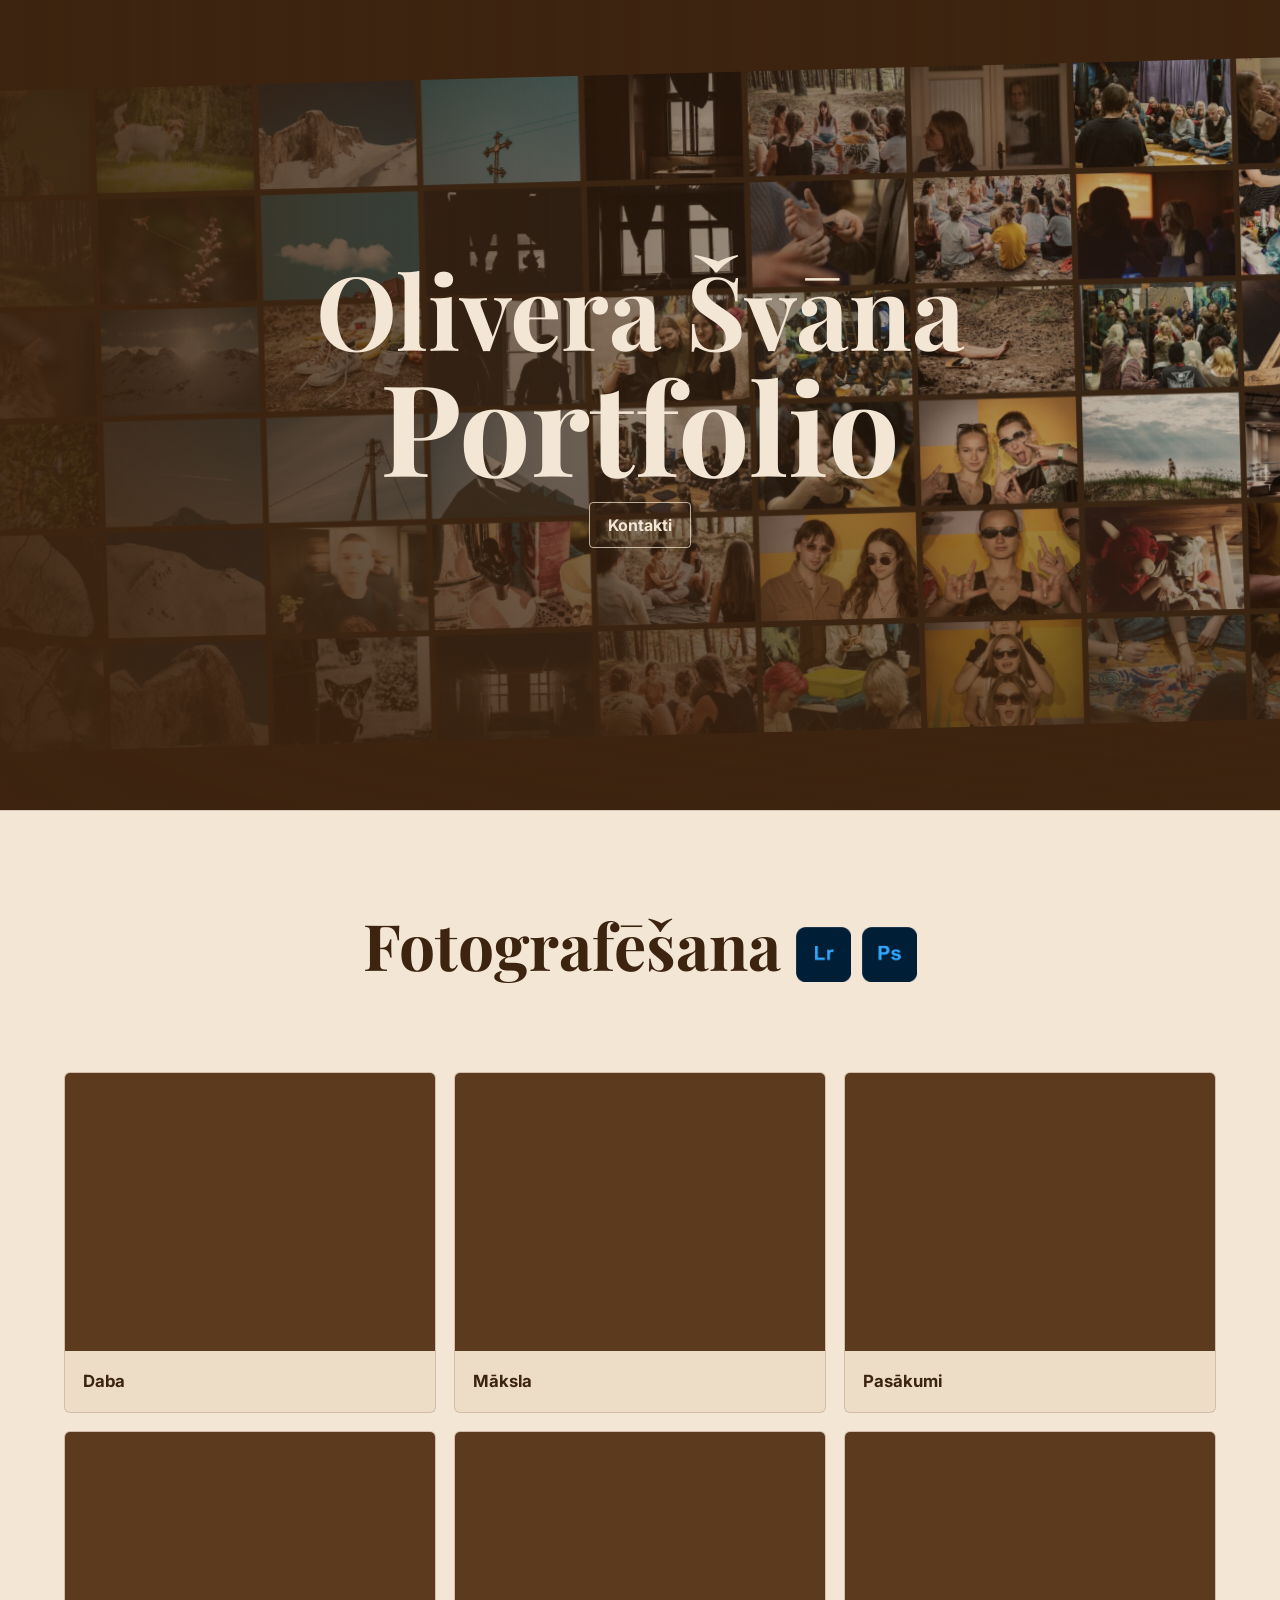
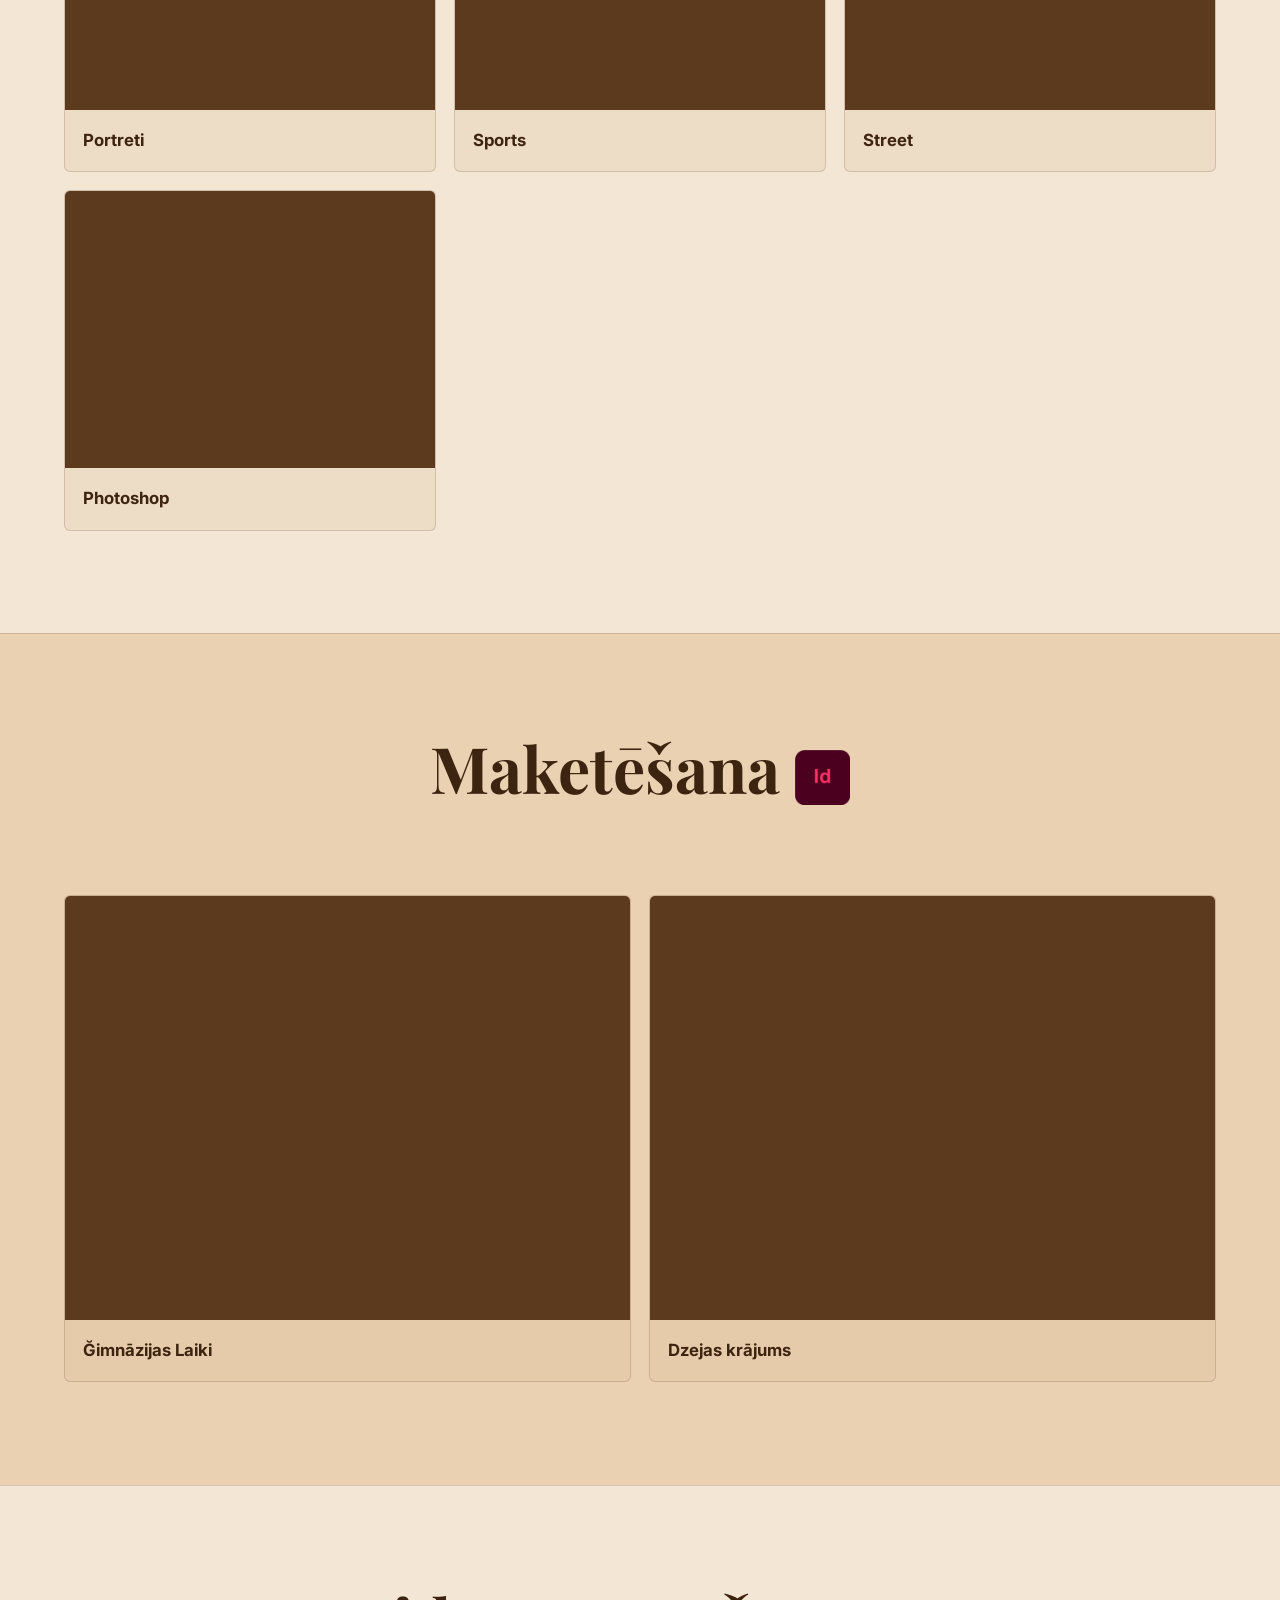
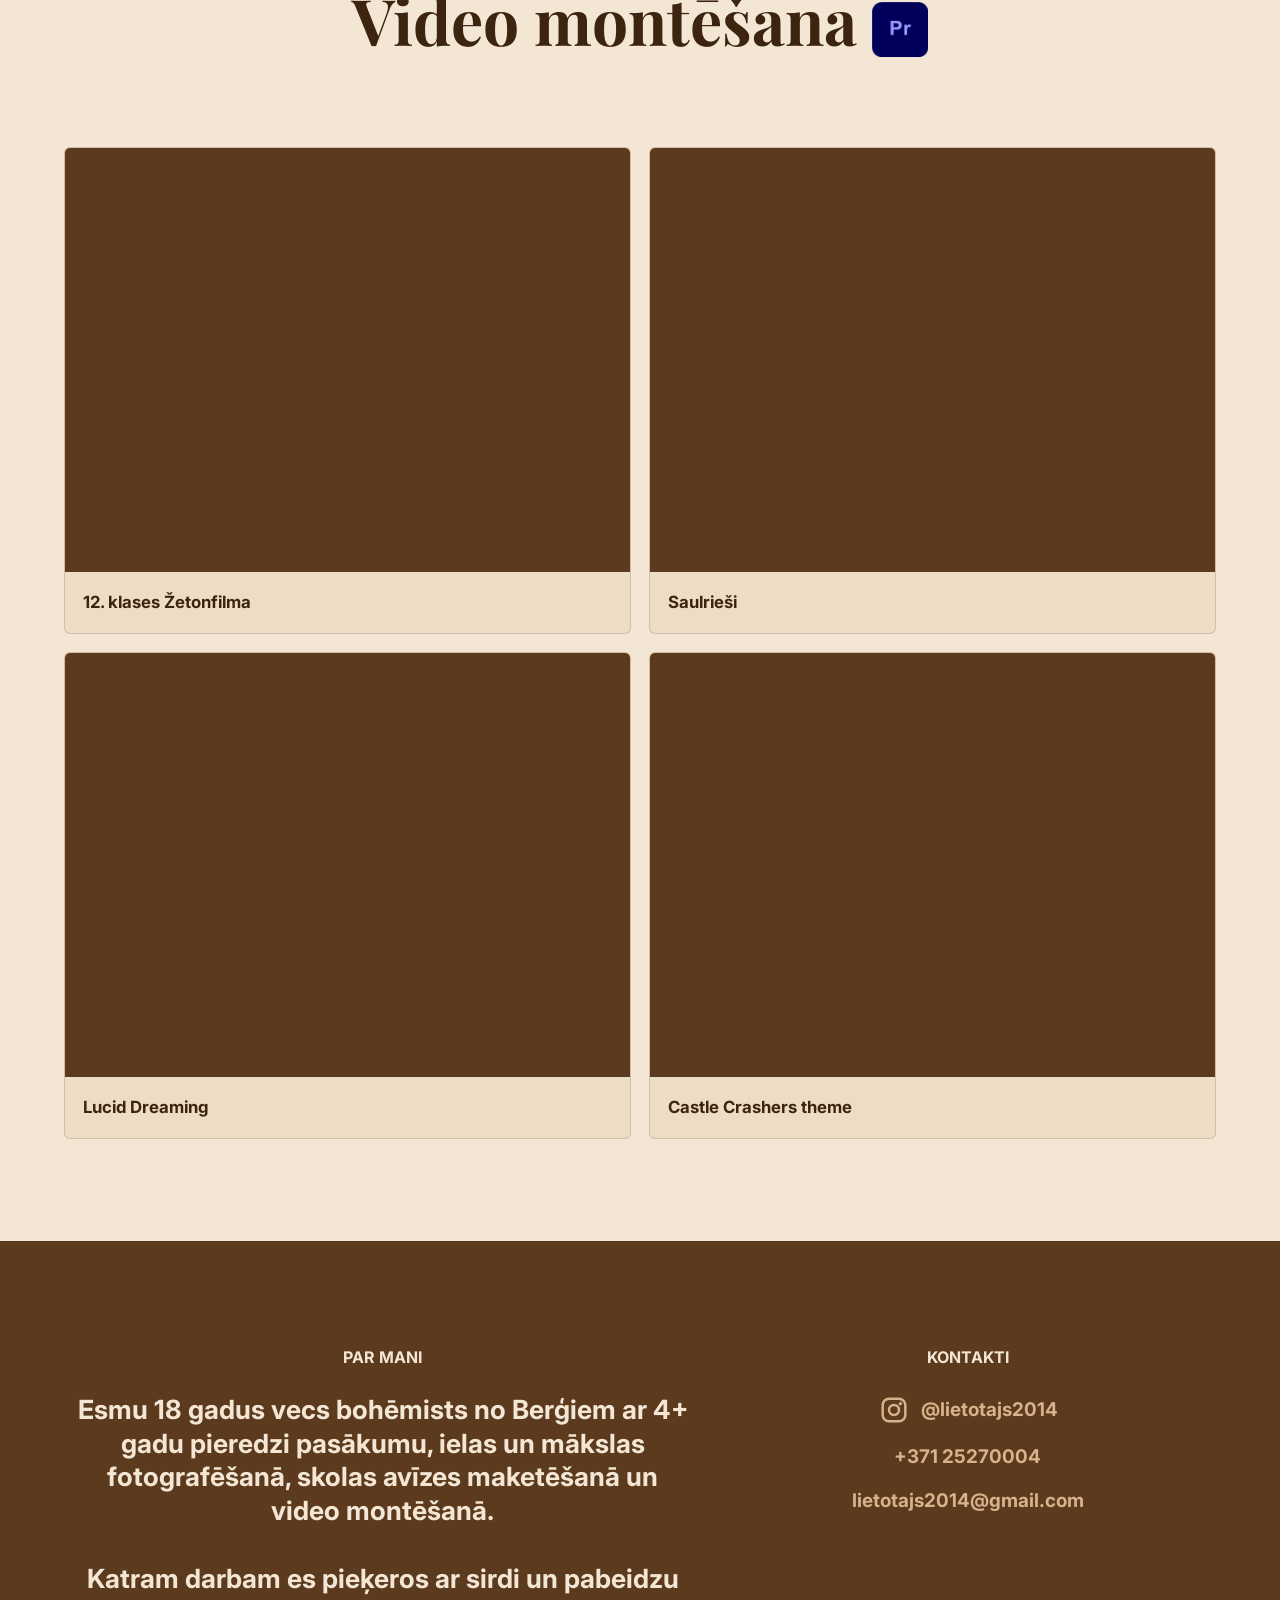
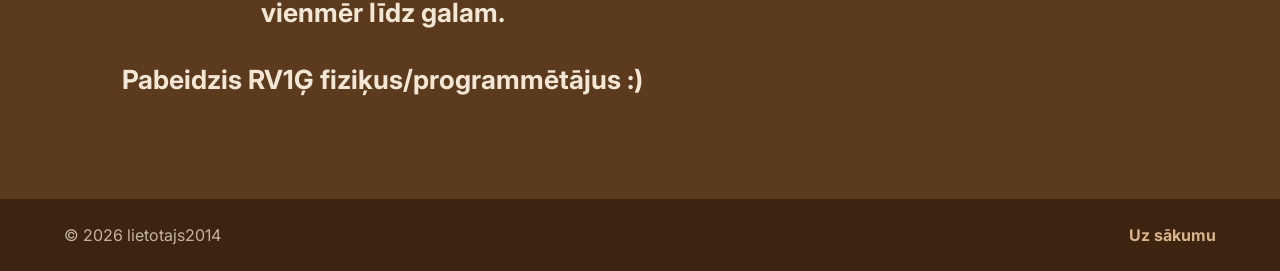
==== index.html @ e439b0dc "Bump cache version for video links" ====
<!DOCTYPE html>
<html lang="lv">
<head>
  <meta charset="UTF-8">
  <meta name="viewport" content="width=device-width, initial-scale=1.0">
  <title>Olivera Švāna Portfolio</title>
  <link rel="preconnect" href="https://fonts.googleapis.com">
  <link rel="preconnect" href="https://fonts.gstatic.com" crossorigin>
  <link href="https://fonts.googleapis.com/css2?family=Inter:wght@400;500;600;700&family=Playfair+Display:wght@600;700&display=swap" rel="stylesheet">
  <link rel="stylesheet" href="styles.css">
</head>
<body>
  <main id="top">
    <section class="hero" aria-labelledby="hero-title">
      <div class="hero-media" aria-hidden="true">
        <div class="hero-marquee" data-hero-marquee></div>
      </div>

      <div class="hero-copy">
        <h1 id="hero-title">
          <span class="hero-name">Olivera Švāna</span>
          <span class="hero-portfolio">Portfolio</span>
        </h1>
        <div class="hero-actions">
          <a class="button secondary" href="#about">Kontakti</a>
        </div>
      </div>
    </section>

    <section class="section split-section" id="photography" aria-labelledby="photography-title">
      <div class="section-heading">
        <h2 id="photography-title">
          Fotografēšana
          <span class="app-icons" aria-label="Lightroom un Photoshop">
            <img src="assets/lightroom.png" alt="Lightroom">
            <img src="assets/photoshop.png" alt="Photoshop">
          </span>
        </h2>
      </div>

      <div class="photo-showcase card-list">
        <a class="work-card" href="work.html?project=nature" data-category="nature">
          <div class="work-image slideshow">
            <div class="slideshow-track"></div>
          </div>
          <div class="work-info">
            <h3>Daba</h3>
          </div>
        </a>
        <a class="work-card" href="work.html?project=art" data-category="art">
          <div class="work-image slideshow">
            <div class="slideshow-track"></div>
          </div>
          <div class="work-info">
            <h3>Māksla</h3>
          </div>
        </a>
        <a class="work-card" href="work.html?project=events" data-category="events">
          <div class="work-image slideshow">
            <div class="slideshow-track"></div>
          </div>
          <div class="work-info">
            <h3>Pasākumi</h3>
          </div>
        </a>
        <a class="work-card" href="work.html?project=portraits" data-category="portraits">
          <div class="work-image slideshow">
            <div class="slideshow-track"></div>
          </div>
          <div class="work-info">
            <h3>Portreti</h3>
          </div>
        </a>
        <a class="work-card" href="work.html?project=sports" data-category="sports">
          <div class="work-image slideshow">
            <div class="slideshow-track"></div>
          </div>
          <div class="work-info">
            <h3>Sports</h3>
          </div>
        </a>
        <a class="work-card" href="work.html?project=street" data-category="street">
          <div class="work-image slideshow">
            <div class="slideshow-track"></div>
          </div>
          <div class="work-info">
            <h3>Street</h3>
          </div>
        </a>
        <a class="work-card" href="work.html?project=photoshop" data-category="photoshop">
          <div class="work-image slideshow">
            <div class="slideshow-track"></div>
          </div>
          <div class="work-info">
            <h3>Photoshop</h3>
          </div>
        </a>
      </div>
    </section>

    <section class="section split-section indesign" id="indesign" aria-labelledby="indesign-title">
      <div class="section-heading">
        <h2 id="indesign-title">
          Maketēšana
          <span class="app-icons" aria-label="InDesign">
            <img src="assets/indesign.png" alt="InDesign">
          </span>
        </h2>
      </div>
      <div class="layout-showcase card-list">
        <a class="work-card" href="work.html?project=gimnazijas-laiki">
          <div class="work-image slideshow">
            <div class="slideshow-track"></div>
          </div>
          <div class="work-info">
            <h3>Ğimnāzijas Laiki</h3>
          </div>
        </a>
        <a class="work-card" href="work.html?project=dzejas-krajums">
          <div class="work-image slideshow">
            <div class="slideshow-track"></div>
          </div>
          <div class="work-info">
            <h3>Dzejas krājums</h3>
          </div>
        </a>
      </div>
    </section>

    <section class="section split-section video-editing" id="video-editing" aria-labelledby="video-title">
      <div class="section-heading">
        <h2 id="video-title">
          Video montēšana
          <span class="app-icons" aria-label="Premiere Pro">
            <img src="assets/premiere.png" alt="Premiere Pro">
          </span>
        </h2>
      </div>
      <div class="video-showcase card-list" data-video-showcase></div>
    </section>

    <section class="about section" id="about" aria-labelledby="about-title">
      <div class="about-main">
        <p class="eyebrow">Par mani</p>
        <h2 id="about-title">Esmu 18 gadus vecs bohēmists no Berģiem ar 4+ gadu pieredzi pasākumu, ielas un mākslas fotografēšanā, skolas avīzes maketēšanā un video montēšanā. <br> <br>
          Katram darbam es pieķeros ar sirdi un pabeidzu vienmēr līdz galam. <br><br>
          Pabeidzis RV1Ģ fiziķus/programmētājus :)</h2>
      </div>
      <div class="about-copy">
        <p class="eyebrow contact-eyebrow">Kontakti</p>
        <div class="contact-links" aria-label="Kontakti">
          <a class="instagram-link" href="https://www.instagram.com/lietotajs2014/" target="_blank" rel="noreferrer" aria-label="Instagram">
            <img src="assets/instagram.svg" alt="">
            <span>@lietotajs2014</span>
          </a>
          <a href="tel:+37125270004">+371 25270004</a>
          <a href="mailto:lietotajs2014@gmail.com">lietotajs2014@gmail.com</a>
        </div>
      </div>
    </section>

  </main>

  <footer class="site-footer">
    <p>&copy; 2026 lietotajs2014</p>
    <a href="#top">Uz sākumu</a>
  </footer>

  <script src="portfolio-data.js?v=17"></script>
  <script src="script.js?v=17"></script>
</body>
</html>
---- styles.css ----
:root {
  --espresso: #3d2410;
  --coffee: #5c3a1e;
  --ochre: #8b5a2b;
  --caramel: #b07a45;
  --sand: #d8b28a;
  --paper: #f3e6d5;
  --ink: #25160b;
  --muted: #7a5b40;
  --line: rgba(61, 36, 16, 0.16);
  --shadow: 0 18px 55px rgba(61, 36, 16, 0.16);
}

* {
  box-sizing: border-box;
}

html {
  scroll-behavior: smooth;
}

body {
  margin: 0;
  color: var(--ink);
  background: var(--paper);
  font-family: Inter, Arial, sans-serif;
  line-height: 1.5;
}

img {
  display: block;
  max-width: 100%;
}

a {
  color: inherit;
}

.hero-actions,
.contact-links,
.site-footer {
  display: flex;
  align-items: center;
}

.site-footer a,
.contact-links a,
.work-card {
  text-decoration: none;
}

.site-footer a:hover,
.contact-links a:hover {
  color: var(--ochre);
}

.hero {
  position: relative;
  min-height: 90vh;
  display: flex;
  align-items: center;
  justify-content: center;
  padding: clamp(42px, 7vw, 88px) clamp(18px, 5vw, 64px);
  overflow: hidden;
  text-align: center;
  color: var(--paper);
  background: var(--espresso);
}

.hero-media {
  position: absolute;
  inset: 0;
  z-index: 0;
  overflow: hidden;
}

.hero-media > img {
  width: 100%;
  height: 100%;
  object-fit: cover;
}

.hero-marquee {
  position: absolute;
  inset: -8%;
  display: flex;
  align-items: center;
  overflow: hidden;
  transform: rotate(-1.5deg) scale(1.08);
}

.hero-grid-track {
  display: flex;
  height: clamp(470px, 68vh, 760px);
  width: max-content;
  gap: 10px;
  will-change: transform;
}

.hero-marquee-strip {
  display: block;
  flex: 0 0 auto;
  width: auto;
  height: 100%;
  max-width: none;
  object-fit: cover;
  filter: saturate(0.82) sepia(0.14);
  opacity: 0.82;
}

.hero::after {
  position: absolute;
  inset: 0;
  z-index: 1;
  content: "";
  background:
    linear-gradient(90deg, rgba(61, 36, 16, 0.92), rgba(61, 36, 16, 0.45) 55%, rgba(61, 36, 16, 0.1)),
    linear-gradient(0deg, rgba(61, 36, 16, 0.82), rgba(61, 36, 16, 0.02) 42%);
}

.hero-copy {
  position: relative;
  z-index: 2;
  max-width: 980px;
  margin-inline: auto;
}

.hero-actions {
  justify-content: center;
  gap: 12px;
  flex-wrap: wrap;
}

.eyebrow {
  margin: 0 0 12px;
  color: var(--ochre);
  font-size: 1rem;
  font-weight: 700;
  letter-spacing: 0;
  text-transform: uppercase;
}

h1,
h2,
h3,
p {
  margin-top: 0;
}

h1,
h2 {
  font-family: "Playfair Display", Georgia, serif;
  letter-spacing: 0;
}

h1 {
  margin-bottom: 18px;
  color: var(--paper);
  font-size: clamp(4rem, 8vw, 7.25rem);
  line-height: 0.92;
}

.hero-name,
.hero-portfolio {
  display: block;
}

.hero-portfolio {
  margin-top: 0.08em;
  font-size: 1.24em;
}

.intro {
  max-width: 560px;
  margin-bottom: 28px;
  color: rgba(243, 230, 213, 0.84);
  font-size: 1.15rem;
}

.button {
  display: inline-flex;
  align-items: center;
  justify-content: center;
  min-height: 46px;
  padding: 0 18px;
  border: 1px solid rgba(243, 230, 213, 0.72);
  border-radius: 4px;
  color: var(--paper);
  background: transparent;
  font-weight: 700;
  text-decoration: none;
}

.section {
  padding: clamp(56px, 8vw, 104px) clamp(18px, 5vw, 64px);
  border-top: 1px solid var(--line);
}

.gallery-grid,
.project-list,
.photo-showcase,
.layout-showcase,
.video-showcase,
.about {
  display: grid;
  gap: 18px;
}

.layout-showcase span {
  color: var(--sand);
  font-size: 0.82rem;
  font-weight: 700;
}

.section-heading {
  max-width: 760px;
  margin-inline: auto;
  margin-bottom: 26px;
  min-width: 0;
  text-align: center;
}

.section-heading h2,
.about h2 {
  margin-bottom: 0;
  color: var(--espresso);
  font-size: 4rem;
  line-height: 1;
}

.app-icons {
  display: inline-flex;
  align-items: center;
  gap: 0.16em;
  vertical-align: middle;
}

.app-icons img,
.app-icon-inline {
  display: inline-block;
  width: 0.86em;
  height: 0.86em;
  vertical-align: -0.08em;
}

.work-info .app-icon-inline {
  width: 42px;
  height: 42px;
  vertical-align: middle;
}

.gallery-grid {
  grid-template-columns: repeat(4, minmax(0, 1fr));
}

.photo-showcase {
  grid-template-columns: repeat(3, minmax(0, 1fr));
}

.work-card {
  display: block;
  overflow: hidden;
  border: 1px solid var(--line);
  border-radius: 6px;
  background: rgba(255, 250, 242, 0.4);
  transition: opacity 180ms ease, transform 180ms ease;
}

.work-card.is-hidden {
  display: none;
}

.work-card:hover {
  transform: translateY(-3px);
}

.work-image {
  min-height: 280px;
  background: var(--coffee);
}

.slideshow {
  position: relative;
  overflow: hidden;
  aspect-ratio: 4 / 3;
  min-height: 0;
}

.slideshow-track {
  position: relative;
  width: 100%;
  height: 100%;
}

.slideshow-track img {
  position: absolute;
  inset: 0;
  width: 100%;
  height: 100%;
  object-fit: cover;
  opacity: 0;
  animation: fadeSlide var(--slide-duration, 12s) ease-in-out infinite;
  animation-delay: var(--slide-delay, 0s);
}

@keyframes fadeSlide {
  0%,
  100% {
    opacity: 0;
  }

  7%,
  30% {
    opacity: 1;
  }

  38% {
    opacity: 0;
  }
}

.work-image.sports {
  background-image:
    linear-gradient(135deg, rgba(61, 36, 16, 0.38), rgba(176, 122, 69, 0.08)),
    url("assets/portfolio-hero.png");
}

.work-image.events {
  background-image:
    linear-gradient(180deg, rgba(92, 58, 30, 0.1), rgba(61, 36, 16, 0.48)),
    url("assets/portfolio-hero.png");
  background-position: 62% center;
}

.work-image.street {
  background-image:
    linear-gradient(45deg, rgba(216, 178, 138, 0.14), rgba(61, 36, 16, 0.36)),
    url("assets/portfolio-hero.png");
  background-position: 30% center;
}

.work-image.art {
  background-image:
    linear-gradient(120deg, rgba(139, 90, 43, 0.22), rgba(61, 36, 16, 0.5)),
    url("assets/portfolio-hero.png");
  background-position: 82% center;
}

.work-info {
  padding: 18px;
}

.work-info p,
.project-list p,
.about-copy p,
.site-footer {
  color: var(--muted);
}

.work-info h3,
.project-list h3,
.layout-showcase h3 {
  margin-bottom: 0;
  color: var(--espresso);
  font-size: 1.05rem;
}

.split-section {
  display: grid;
  grid-template-columns: 1fr;
  gap: clamp(28px, 5vw, 68px);
  align-items: start;
}

.project-list {
  grid-template-columns: repeat(3, minmax(0, 1fr));
}

.photo-showcase .work-card,
.project-list .work-card,
.layout-showcase .work-card,
.video-showcase .work-card {
  min-height: 190px;
  border: 1px solid var(--line);
  border-radius: 6px;
  background: rgba(216, 178, 138, 0.2);
}

.indesign {
  background: #ead1b2;
}

.layout-showcase {
  grid-template-columns: repeat(2, minmax(0, 1fr));
}

.video-showcase {
  grid-template-columns: repeat(2, minmax(0, 1fr));
}

.video-editing {
  background: var(--paper);
}

.about {
  grid-template-columns: minmax(260px, 0.9fr) minmax(280px, 0.7fr);
  align-items: start;
  background: var(--coffee);
  color: var(--paper);
}

.about h2,
.about .eyebrow {
  color: var(--paper);
}

.about-main {
  text-align: center;
}

.about-main .eyebrow {
  max-width: 620px;
  margin-inline: auto;
  margin-bottom: 24px;
  text-align: center;
}

.about h2 {
  max-width: 620px;
  margin-inline: auto;
  font-family: Inter, Arial, sans-serif;
  font-size: 1.65rem;
  font-weight: 700;
  line-height: 1.28;
  text-align: center;
}

.about-copy p {
  color: rgba(243, 230, 213, 0.82);
}

.about-copy {
  display: flex;
  flex-direction: column;
  min-height: 210px;
}

.contact-links {
  align-items: center;
  flex-direction: column;
  gap: 16px;
  text-align: center;
  font-size: 1.18rem;
  font-weight: 700;
}

.contact-eyebrow {
  margin-bottom: 24px;
  text-align: center;
}

.contact-links a {
  color: var(--sand);
}

.instagram-link {
  display: inline-flex;
  align-items: center;
  gap: 10px;
}

.instagram-link img {
  width: 34px;
  height: 34px;
}

.site-footer {
  justify-content: space-between;
  gap: 16px;
  padding: 24px clamp(18px, 5vw, 64px);
  background: var(--espresso);
  color: rgba(243, 230, 213, 0.74);
}

.site-footer p {
  margin-bottom: 0;
}

.site-footer a {
  color: var(--sand);
  font-weight: 700;
}

.detail-hero {
  padding-top: clamp(72px, 11vw, 142px);
  padding-bottom: clamp(46px, 8vw, 88px);
}

.detail-hero h1 {
  color: var(--espresso);
}

.app-icon-title {
  width: clamp(72px, 10vw, 112px);
  height: clamp(72px, 10vw, 112px);
}

.detail-gallery {
  padding-top: 0;
}

.detail-grid {
  display: grid;
  grid-template-columns: repeat(6, minmax(0, 1fr));
  grid-auto-flow: dense;
  grid-auto-rows: 8px;
  align-items: start;
  gap: 14px;
}

.detail-item {
  position: relative;
  min-height: 0;
  margin: 0;
  align-self: center;
  overflow: hidden;
  border: 0;
  border-radius: 0;
  background: transparent;
  opacity: 0;
  transition: opacity 180ms ease;
}

.detail-item.is-laid-out {
  opacity: 1;
}

.detail-image-button {
  display: block;
  width: 100%;
  height: auto;
  padding: 0;
  border: 0;
  background: transparent;
  cursor: zoom-in;
}

.detail-item figcaption {
  position: absolute;
  right: 0;
  bottom: 0;
  left: 0;
  padding: 12px;
  color: var(--paper);
  background: linear-gradient(0deg, rgba(61, 36, 16, 0.84), rgba(61, 36, 16, 0));
  font-size: 0.9rem;
  font-weight: 700;
}

.detail-item.is-wide {
  width: 100%;
}

.detail-item.is-tall {
  width: 100%;
}

.detail-item.is-square,
.detail-item.is-landscape {
  width: 100%;
}

.detail-item.is-featured {
  grid-column: span 2;
  max-width: 100%;
  box-shadow: 0 0 0 2px rgba(176, 122, 69, 0.34);
}

.detail-grid img {
  width: 100%;
  height: auto;
  object-fit: contain;
}

.lightbox {
  width: min(1080px, calc(100vw - 28px));
  max-height: calc(100vh - 28px);
  padding: 18px;
  border: 1px solid rgba(216, 178, 138, 0.28);
  border-radius: 6px;
  color: var(--paper);
  background: var(--espresso);
}

.lightbox::backdrop {
  background: rgba(37, 22, 11, 0.82);
}

.lightbox img {
  width: 100%;
  max-height: 76vh;
  object-fit: contain;
  background: var(--coffee);
}

.lightbox p {
  margin: 14px 0 0;
  color: var(--sand);
  font-weight: 700;
}

.lightbox-close {
  display: block;
  min-height: 36px;
  margin: 0 0 12px auto;
  padding: 0 14px;
  border: 1px solid rgba(216, 178, 138, 0.38);
  border-radius: 999px;
  color: var(--sand);
  background: transparent;
  cursor: pointer;
  font: inherit;
  font-weight: 800;
}

@media (max-width: 980px) {
  h1 {
    font-size: 5rem;
  }

  .section-heading h2,
  .about h2 {
    font-size: 3.25rem;
  }

  .about h2 {
    font-size: 1.45rem;
  }

  .hero,
  .split-section,
  .about {
    grid-template-columns: 1fr;
  }

  .gallery-grid,
  .project-list,
  .photo-showcase,
  .layout-showcase,
  .video-showcase {
    grid-template-columns: repeat(2, minmax(0, 1fr));
  }

}

@media (max-width: 680px) {
  h1 {
    font-size: 3.15rem;
  }

  .intro {
    font-size: 1rem;
  }

  .section-heading h2,
  .about h2 {
    font-size: 2.35rem;
  }

  .about h2 {
    font-size: 1.12rem;
  }

  .hero {
    min-height: auto;
    padding-top: 28px;
  }

  .hero-media {
    min-height: 100%;
  }

  .gallery-grid,
  .project-list,
  .photo-showcase,
  .layout-showcase,
  .video-showcase {
    grid-template-columns: 1fr;
  }

  .detail-grid {
    gap: 10px;
  }

  .work-image {
    min-height: 240px;
  }

  .slideshow {
    min-height: 240px;
  }

  .site-footer {
    align-items: flex-start;
    flex-direction: column;
  }
}
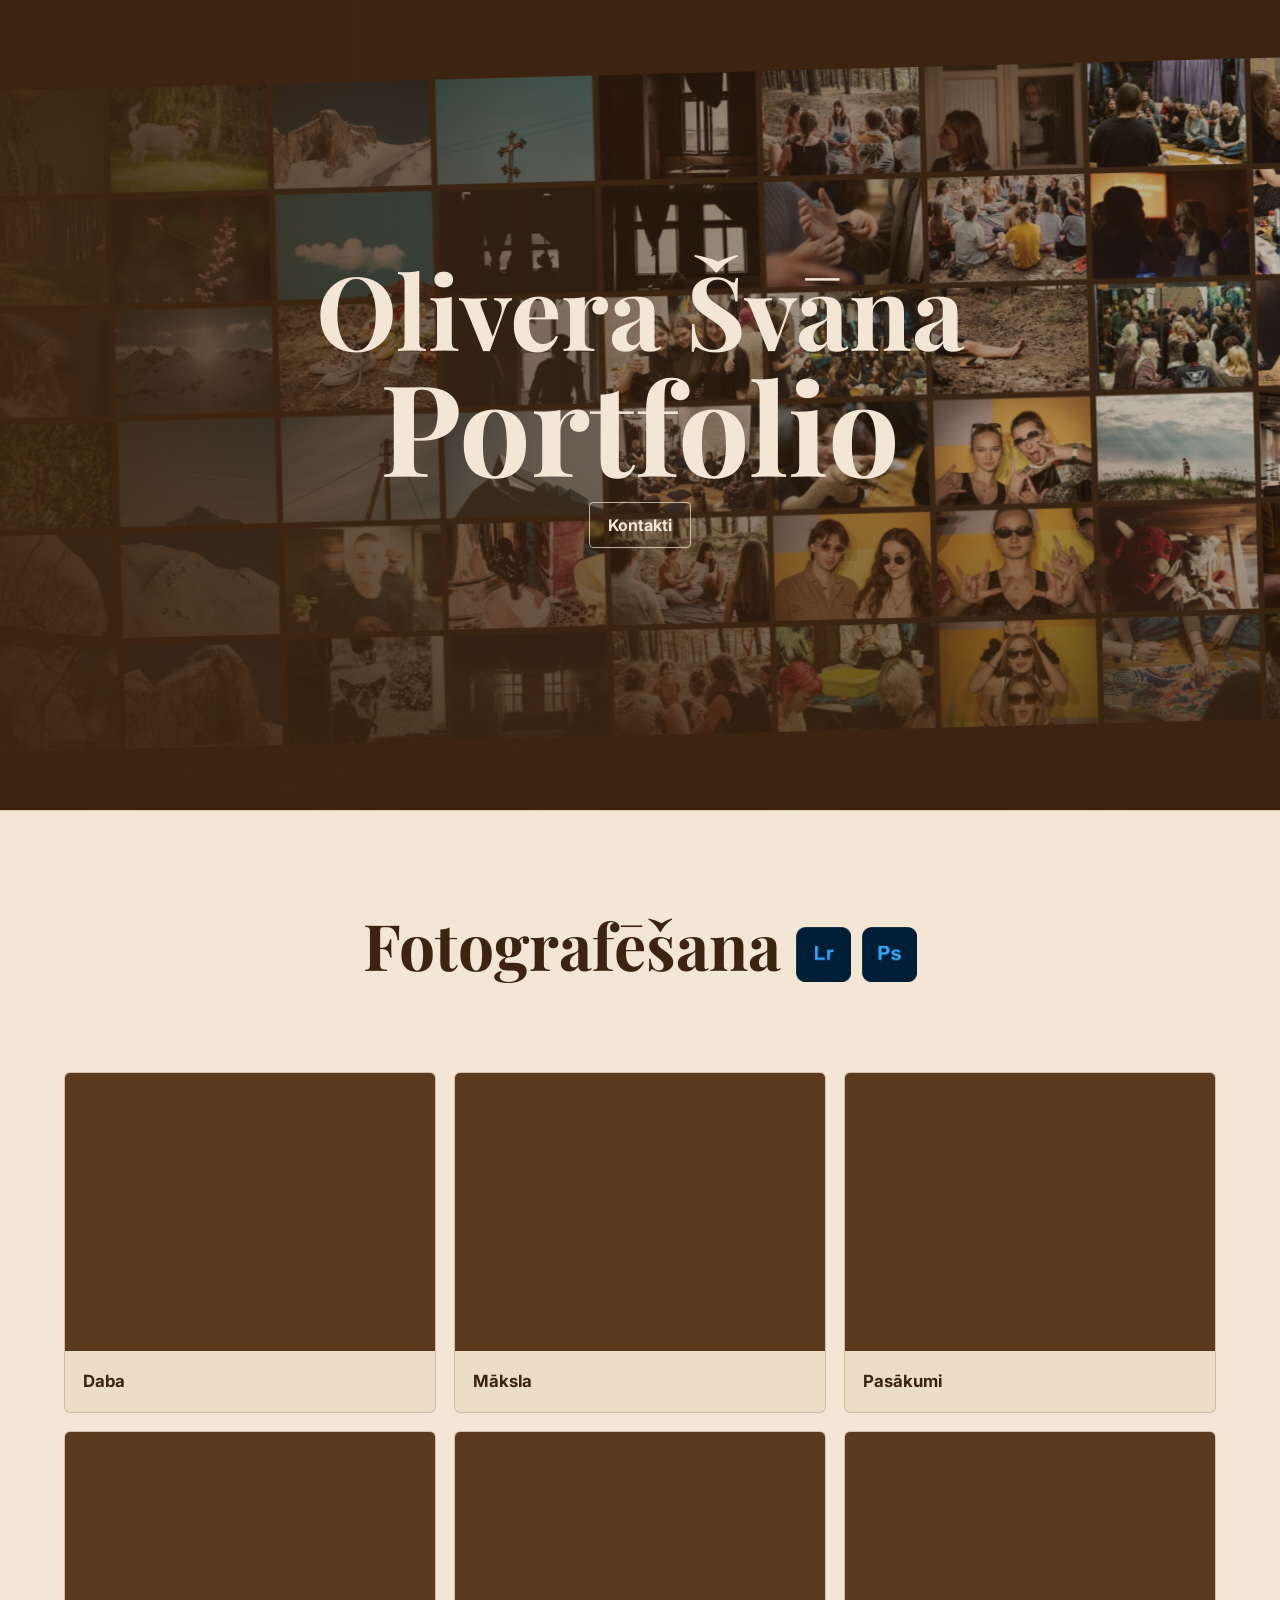
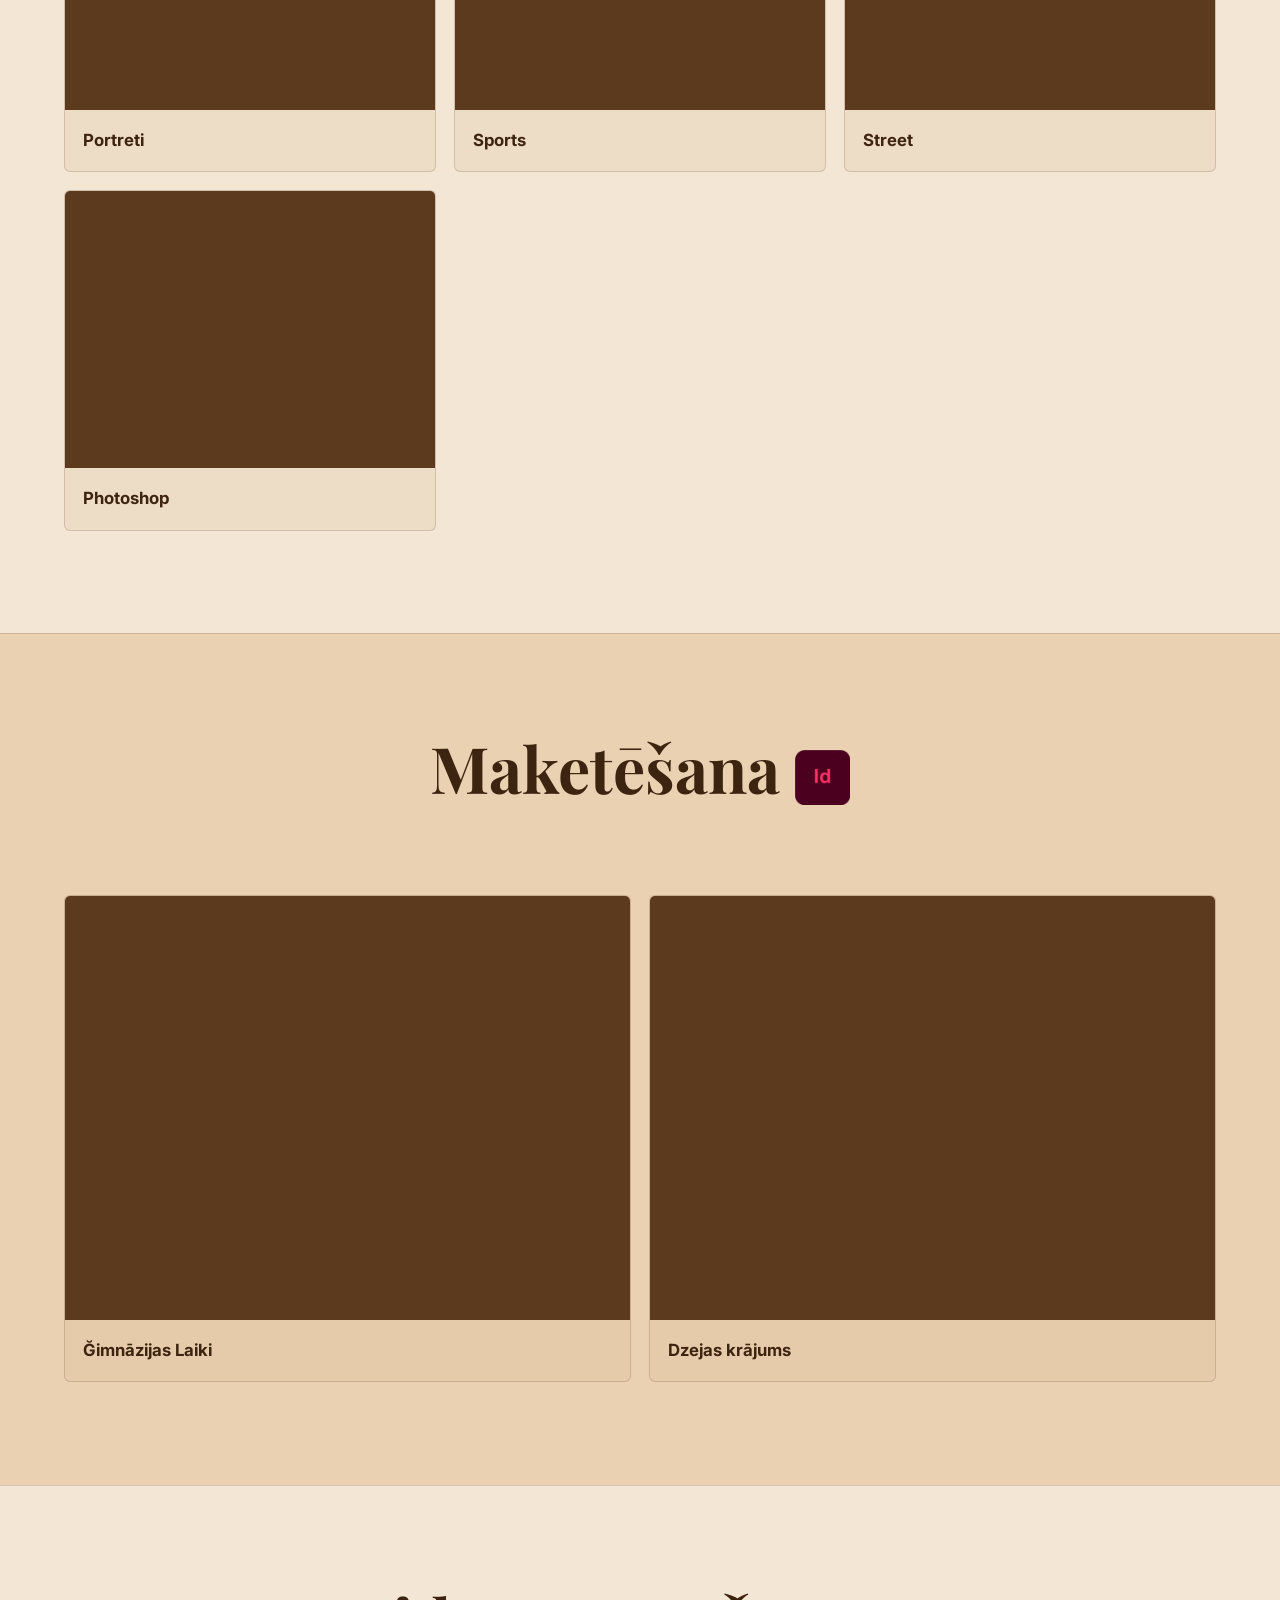
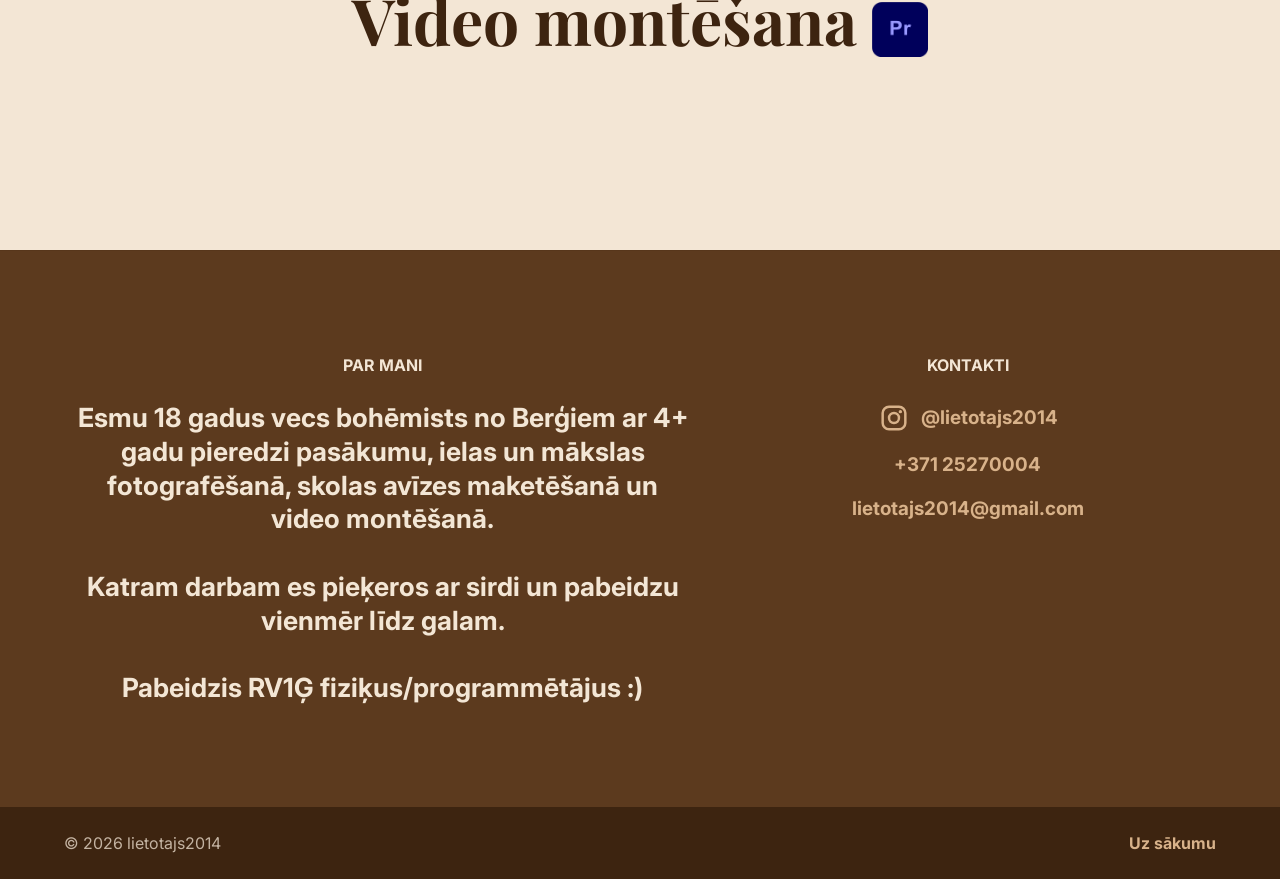
==== commit 30a7dcb2: "Clear portfolio page data" ====
--- a/index.html
+++ b/index.html
@@ -166,7 +166,7 @@
     <a href="#top">Uz sākumu</a>
   </footer>
 
-  <script src="portfolio-data.js?v=17"></script>
-  <script src="script.js?v=17"></script>
+  <script src="portfolio-data.js?v=18"></script>
+  <script src="script.js?v=18"></script>
 </body>
 </html>
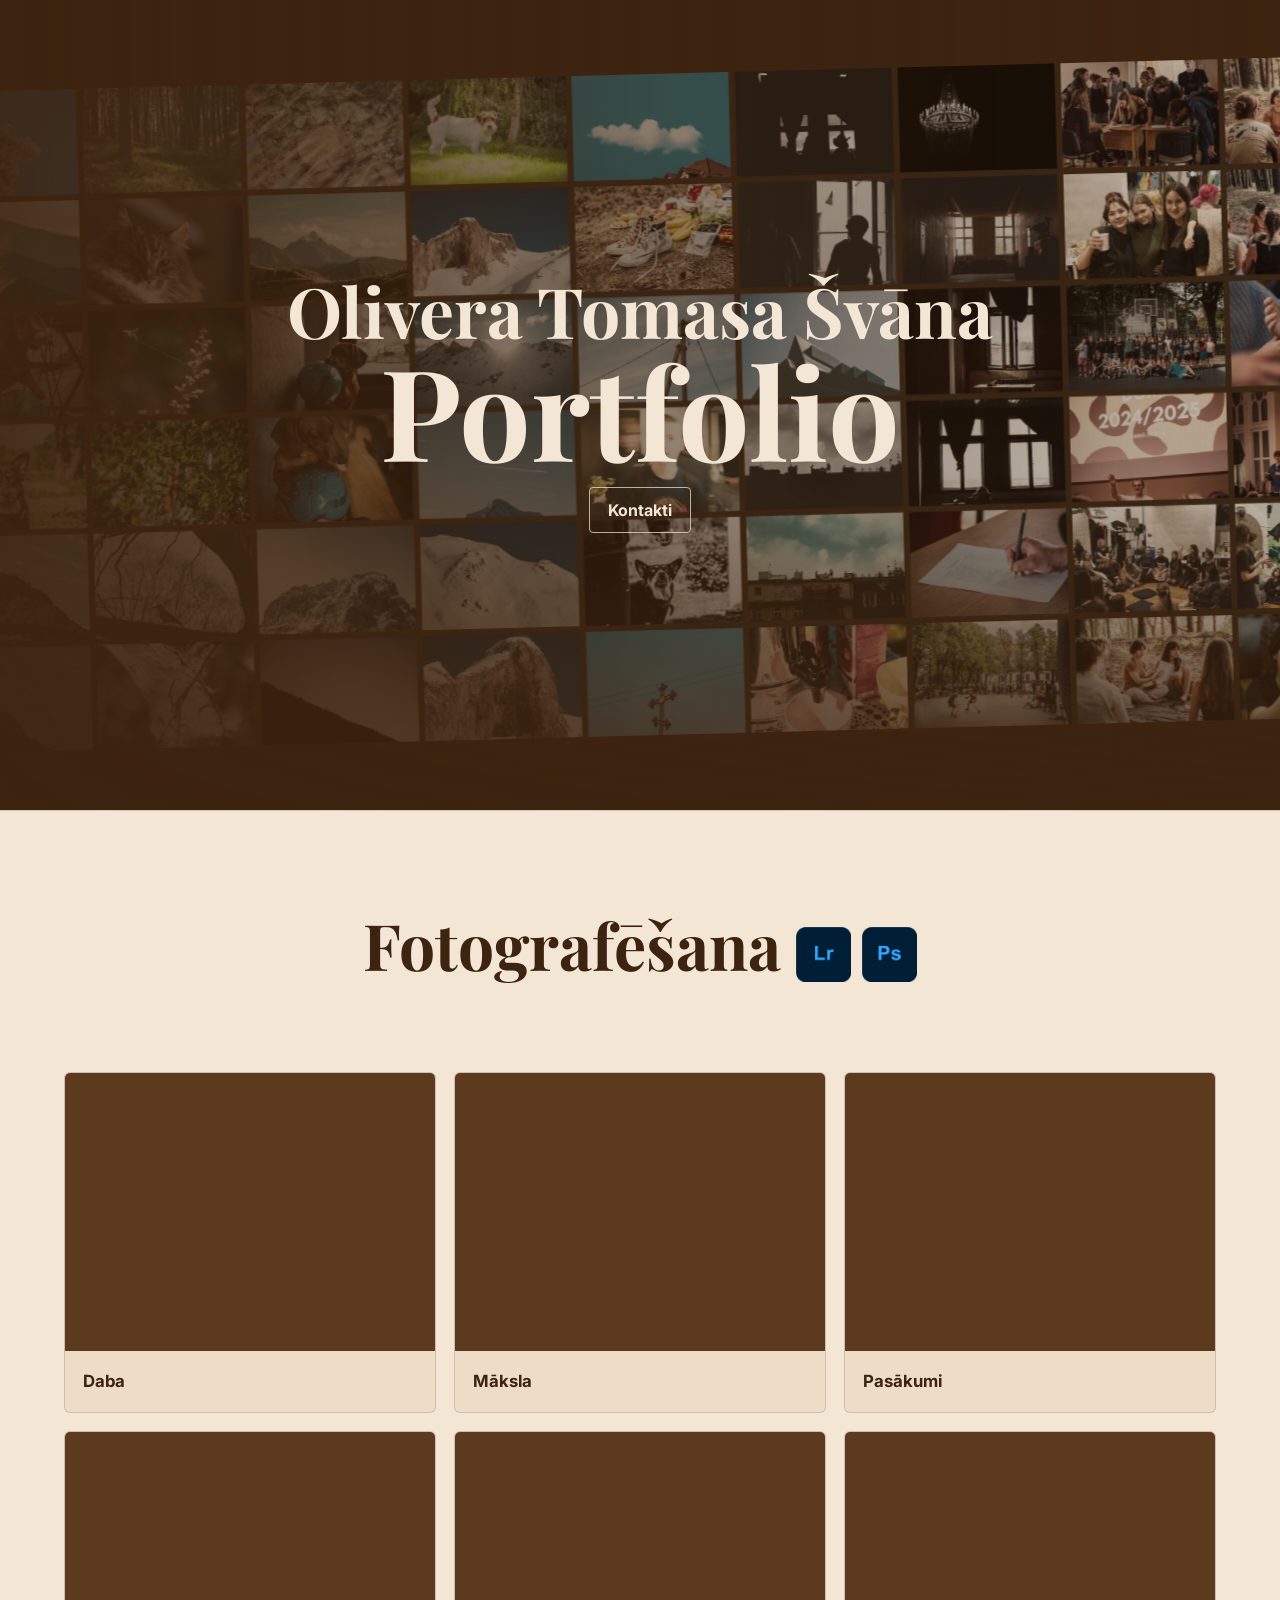
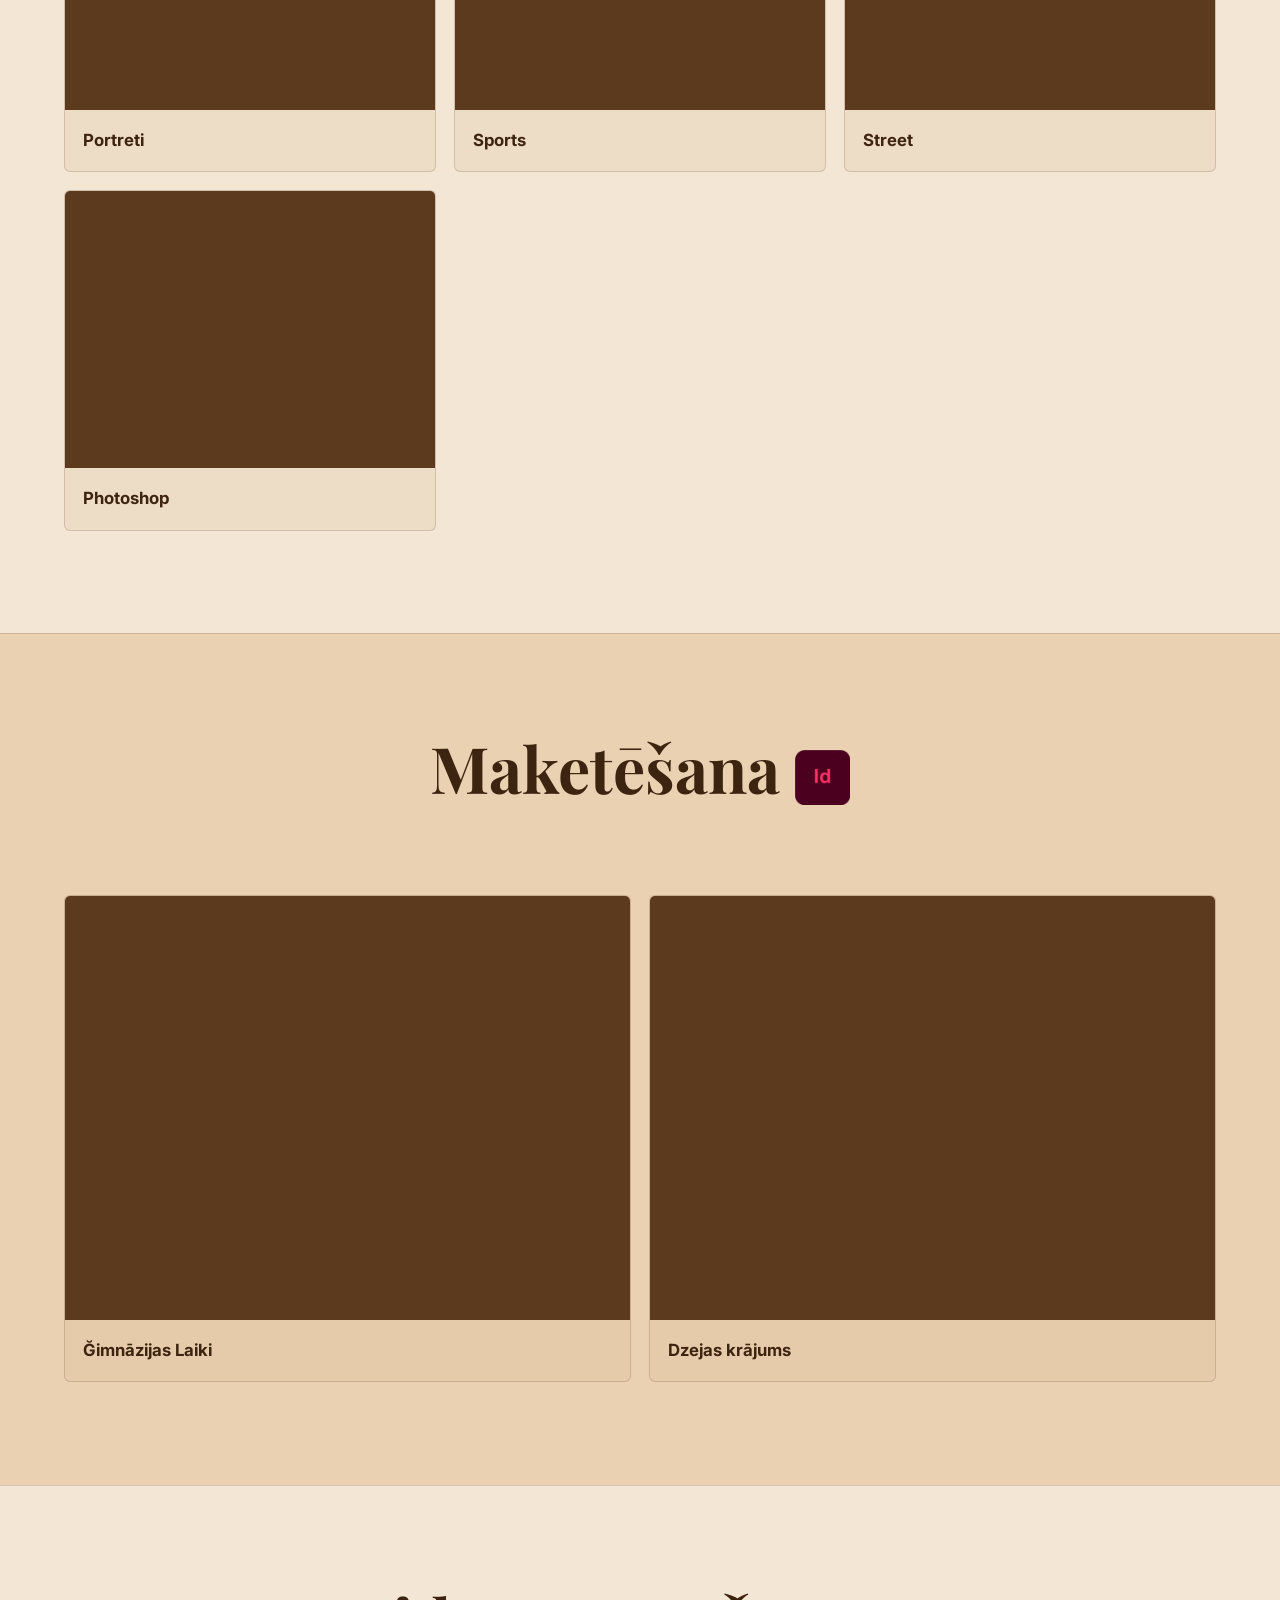
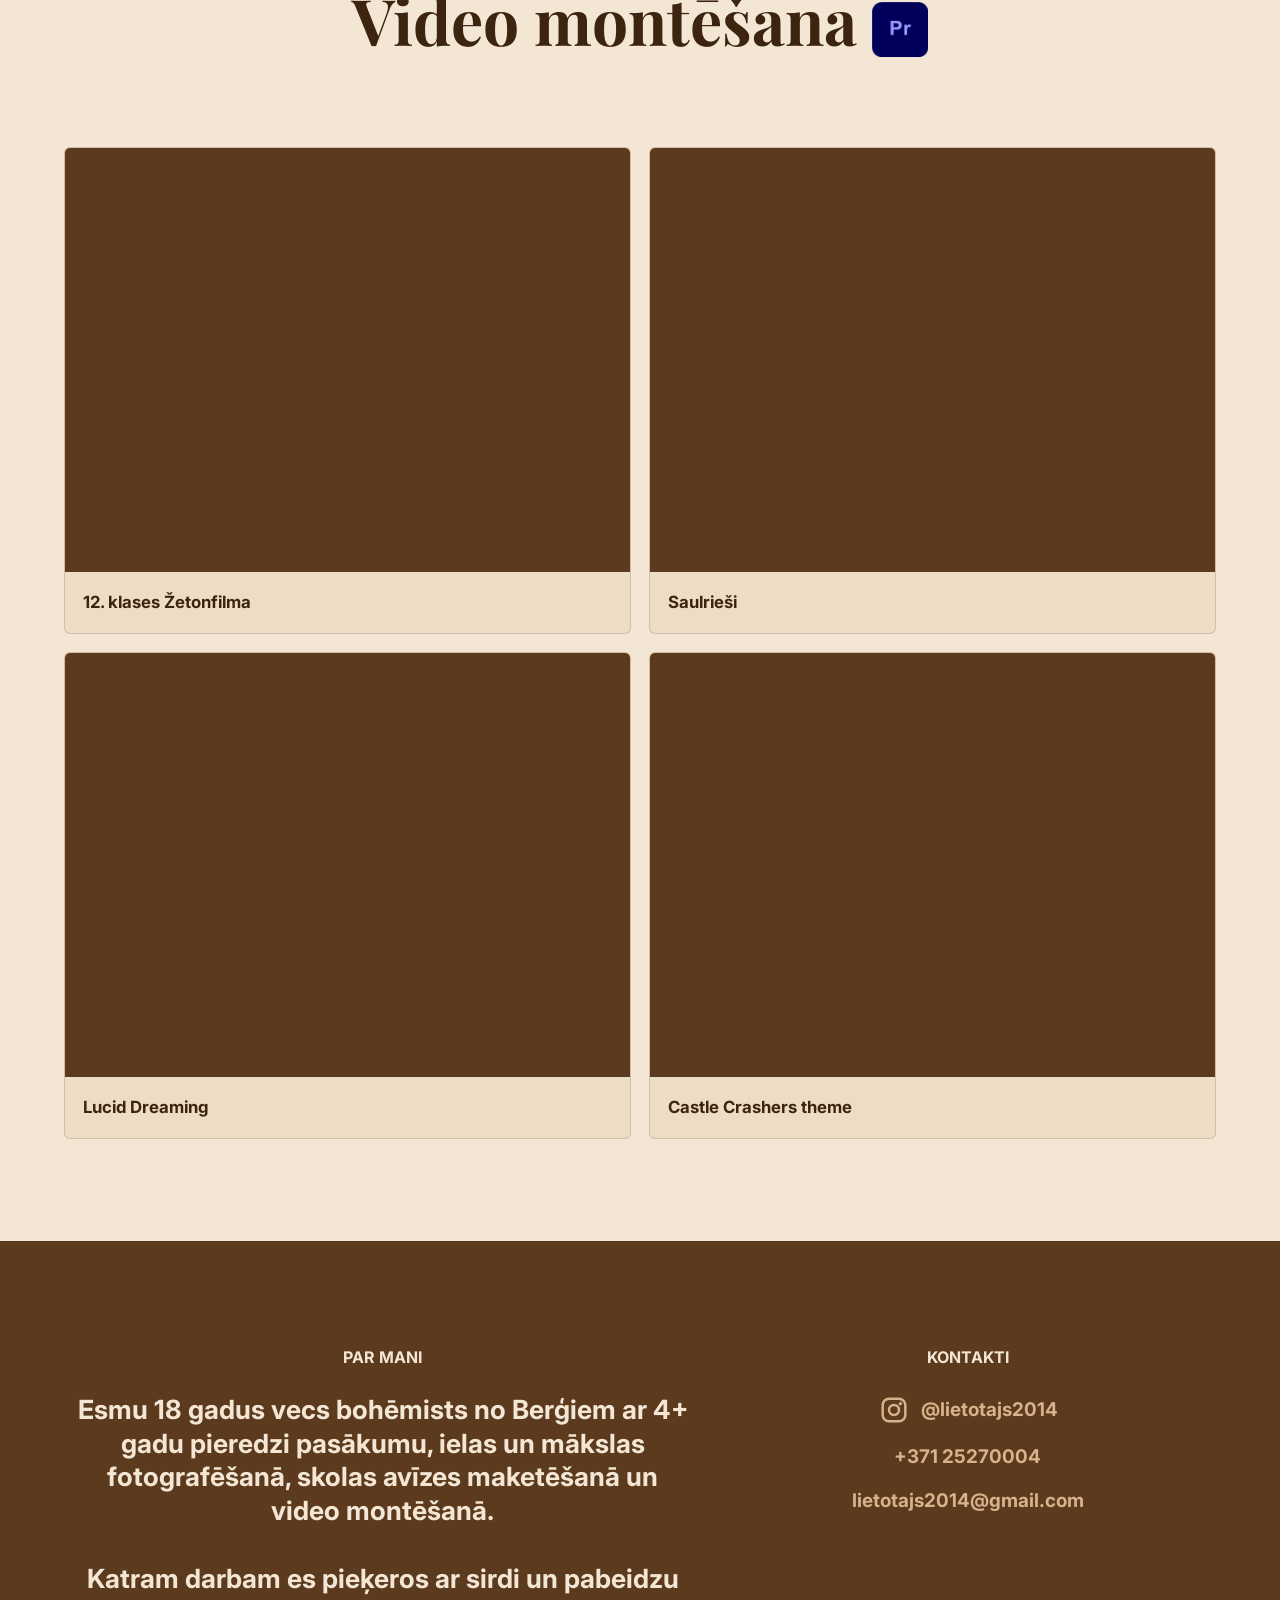
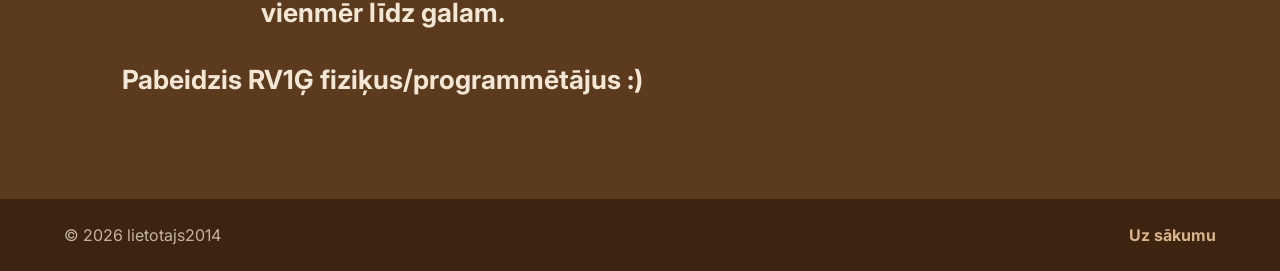
==== commit 78e5ff9d: "Update portfolio content and manager" ====
--- a/index.html
+++ b/index.html
@@ -3,7 +3,7 @@
 <head>
   <meta charset="UTF-8">
   <meta name="viewport" content="width=device-width, initial-scale=1.0">
-  <title>Olivera Švāna Portfolio</title>
+  <title>Olivera Tomasa Švāna Portfolio</title>
   <link rel="preconnect" href="https://fonts.googleapis.com">
   <link rel="preconnect" href="https://fonts.gstatic.com" crossorigin>
   <link href="https://fonts.googleapis.com/css2?family=Inter:wght@400;500;600;700&family=Playfair+Display:wght@600;700&display=swap" rel="stylesheet">
@@ -18,7 +18,7 @@
 
       <div class="hero-copy">
         <h1 id="hero-title">
-          <span class="hero-name">Olivera Švāna</span>
+          <span class="hero-name">Olivera Tomasa Švāna</span>
           <span class="hero-portfolio">Portfolio</span>
         </h1>
         <div class="hero-actions">
--- a/styles.css
+++ b/styles.css
@@ -163,6 +163,11 @@
 .hero-name,
 .hero-portfolio {
   display: block;
+}
+
+.hero-name {
+  font-size: 0.68em;
+  white-space: nowrap;
 }
 
 .hero-portfolio {
@@ -658,6 +663,10 @@
     font-size: 3.15rem;
   }
 
+  .hero-name {
+    font-size: 0.54em;
+  }
+
   .intro {
     font-size: 1rem;
   }
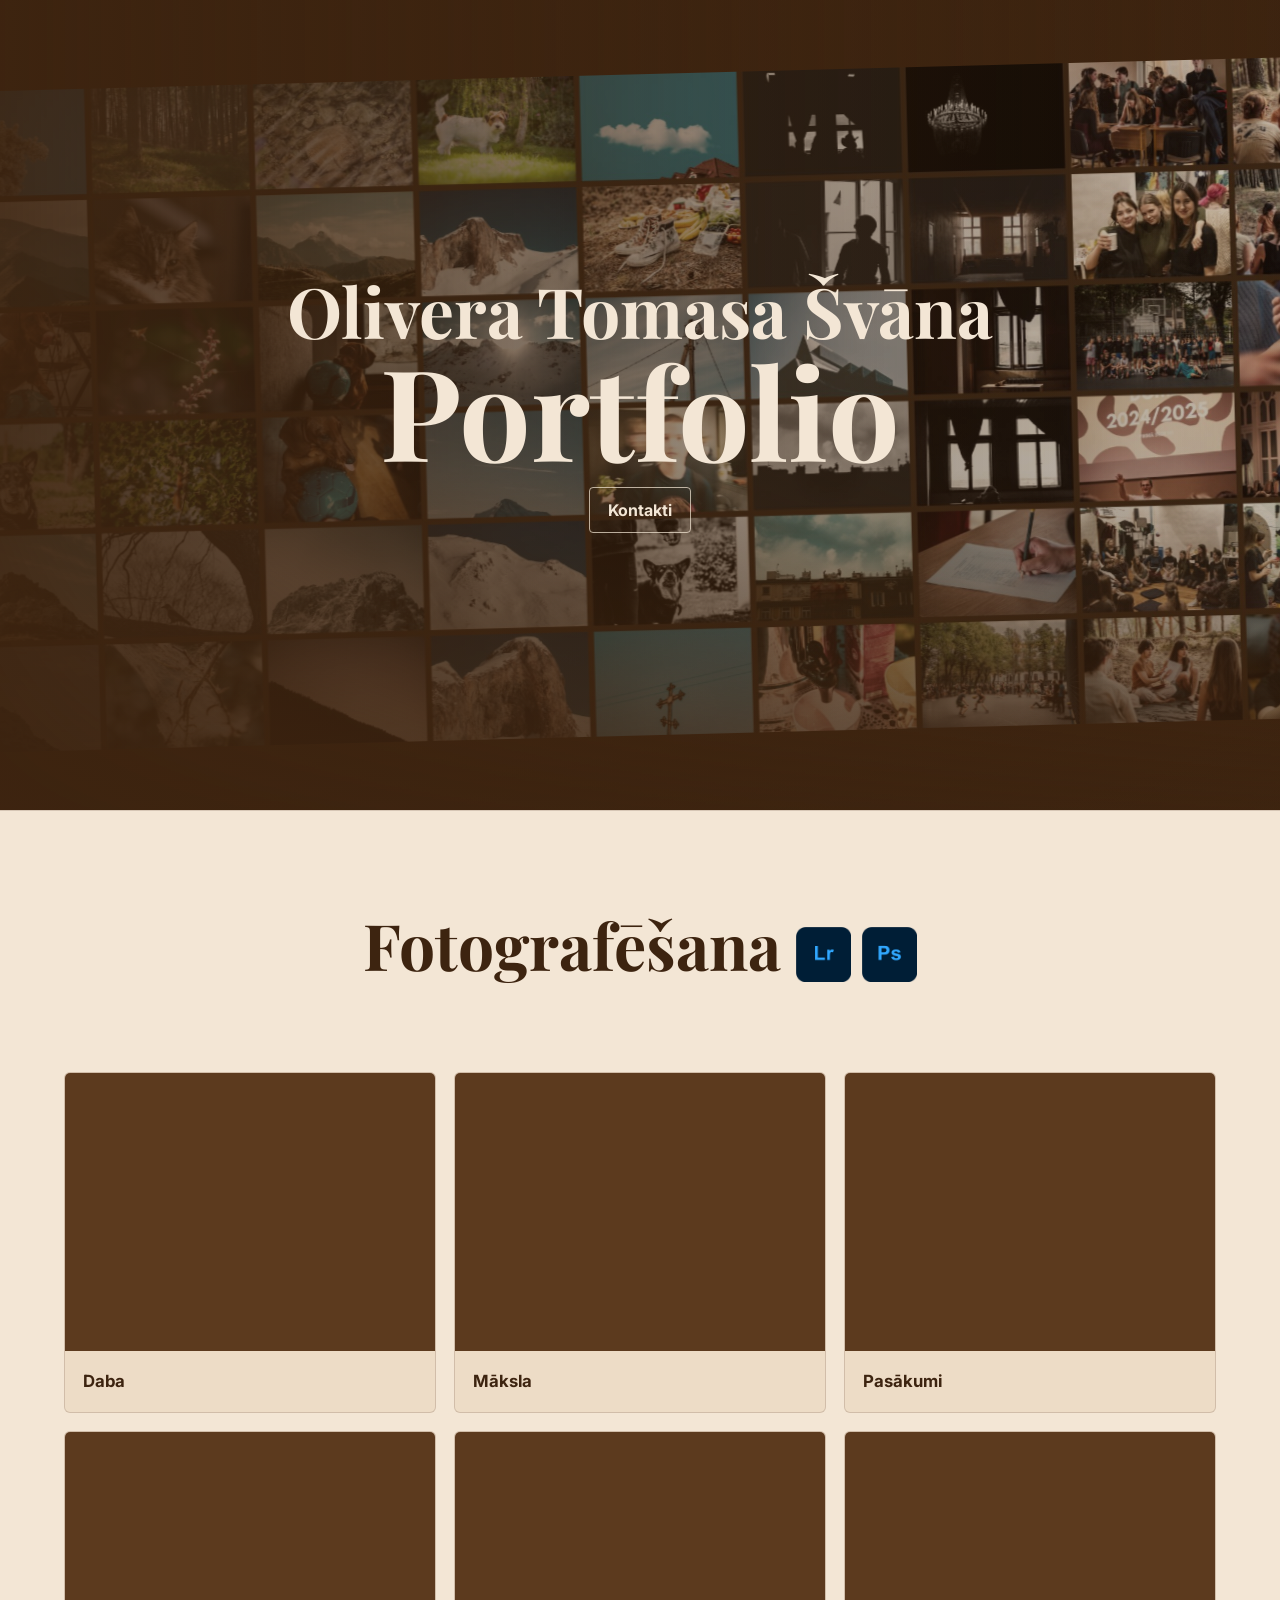
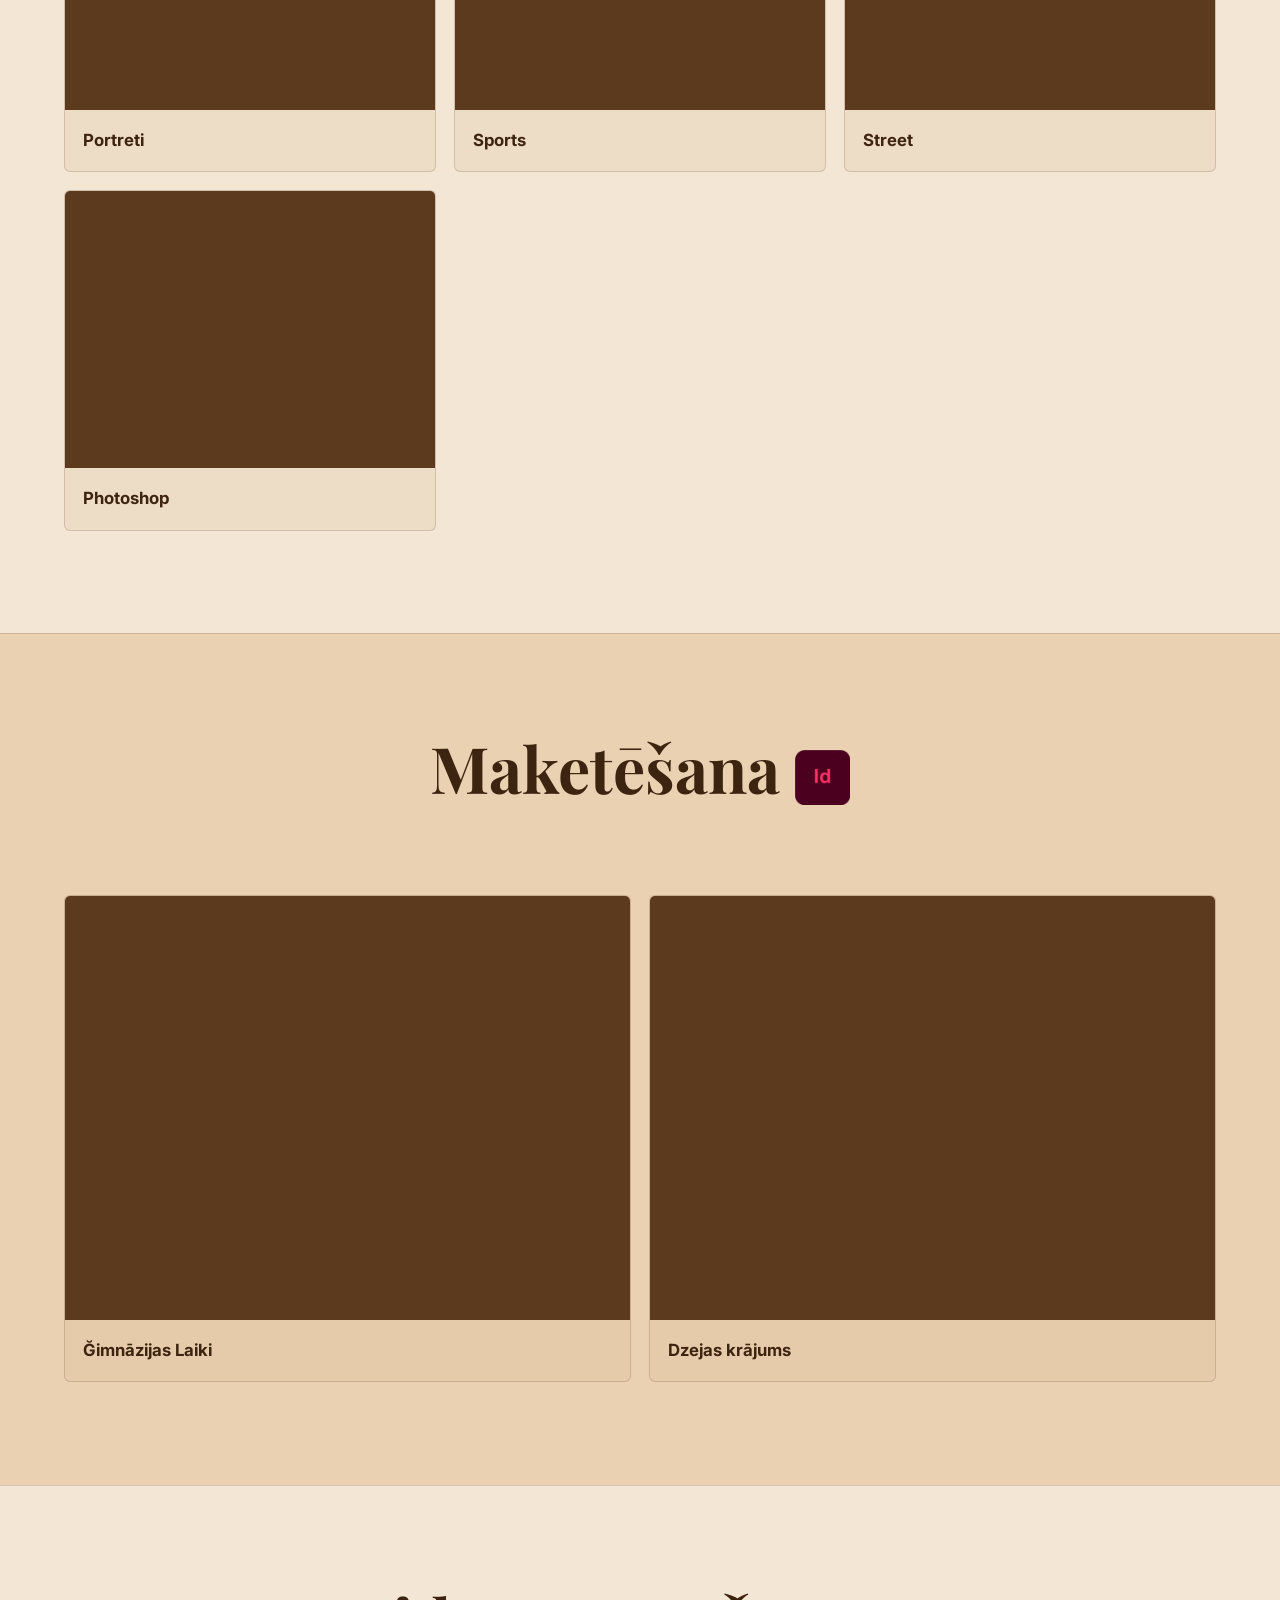
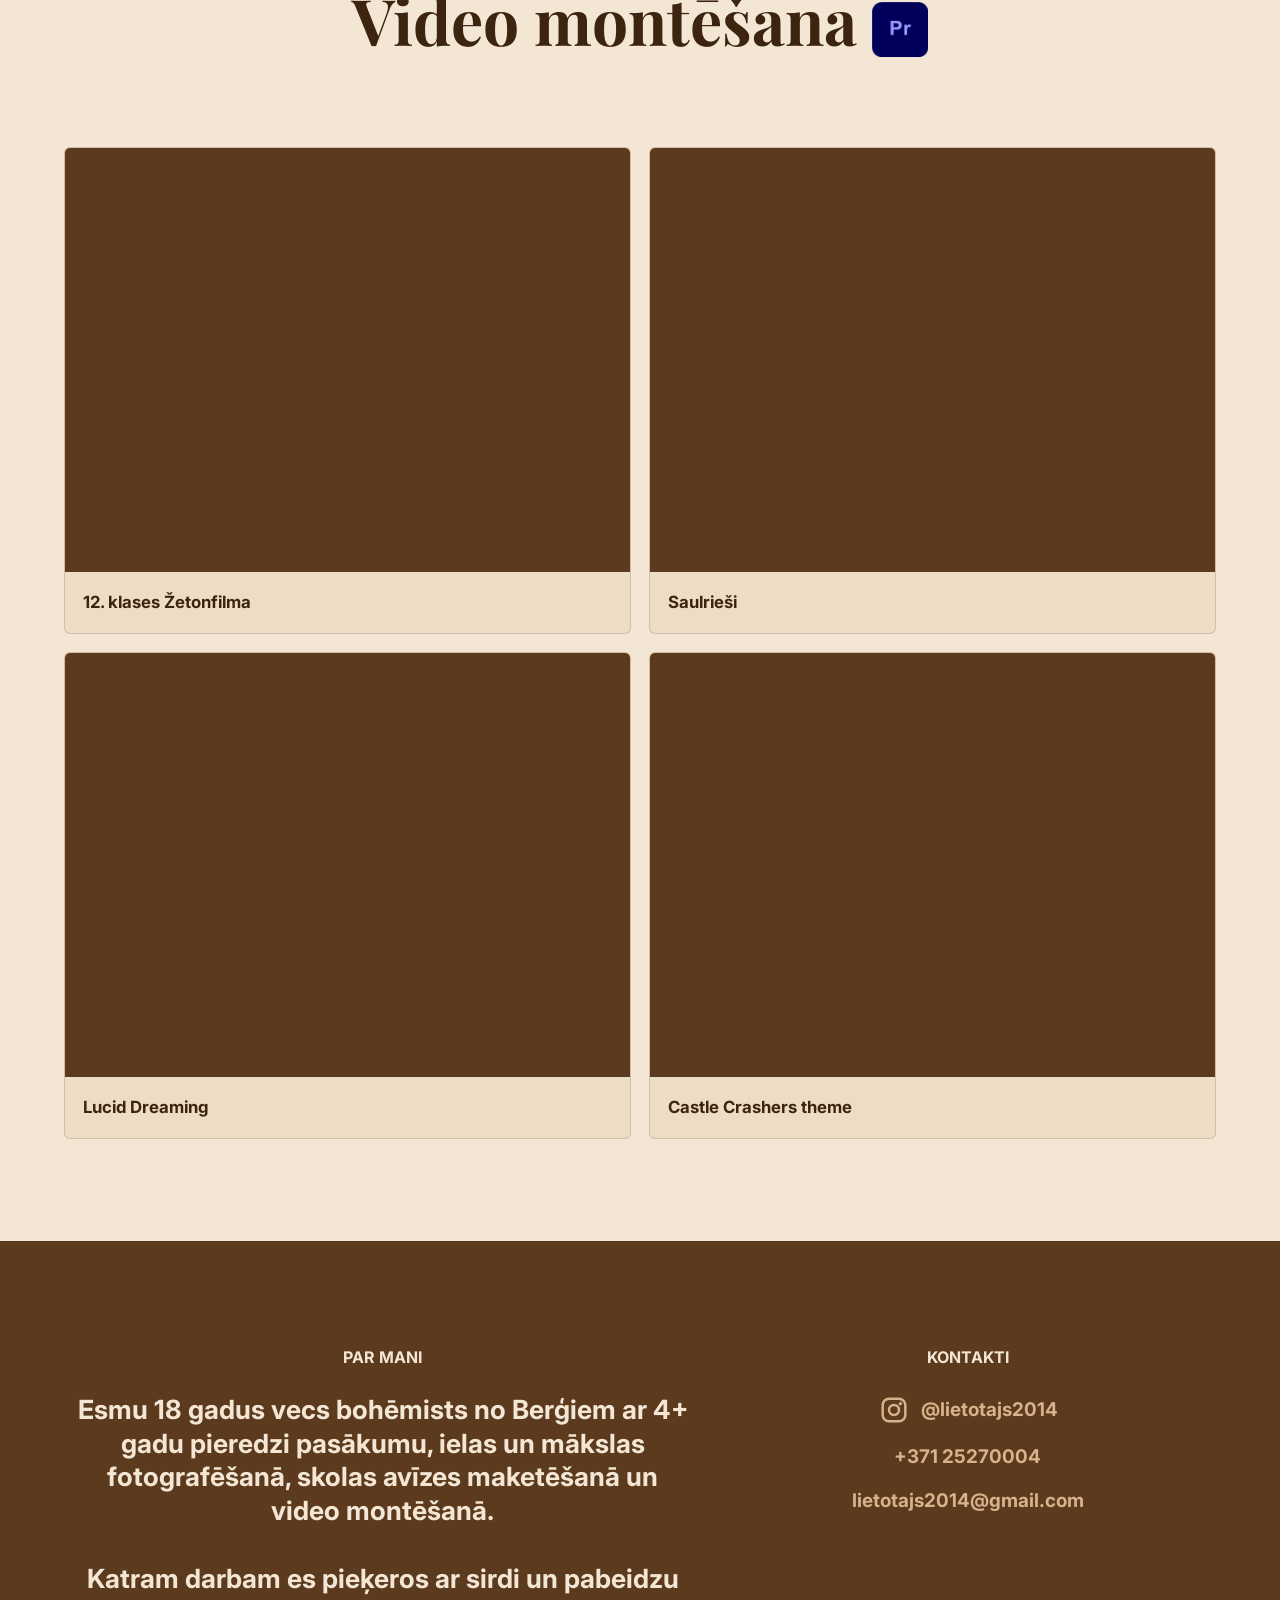
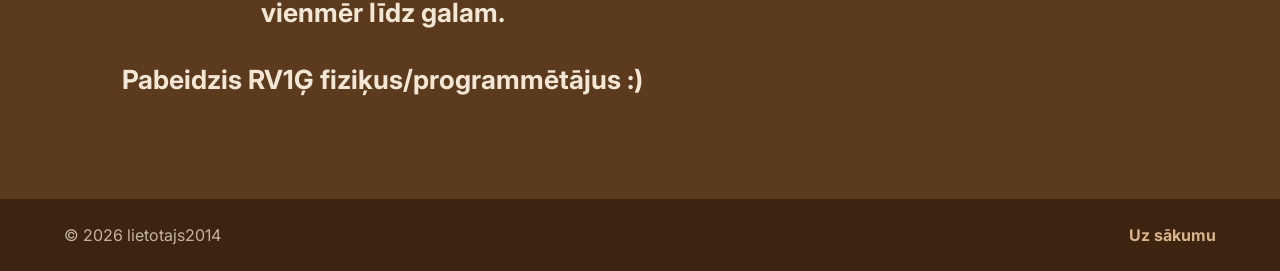
==== commit 2feba52e: "Bump cache version for portfolio content" ====
--- a/index.html
+++ b/index.html
@@ -166,7 +166,7 @@
     <a href="#top">Uz sākumu</a>
   </footer>
 
-  <script src="portfolio-data.js?v=18"></script>
-  <script src="script.js?v=18"></script>
+  <script src="portfolio-data.js?v=19"></script>
+  <script src="script.js?v=19"></script>
 </body>
 </html>
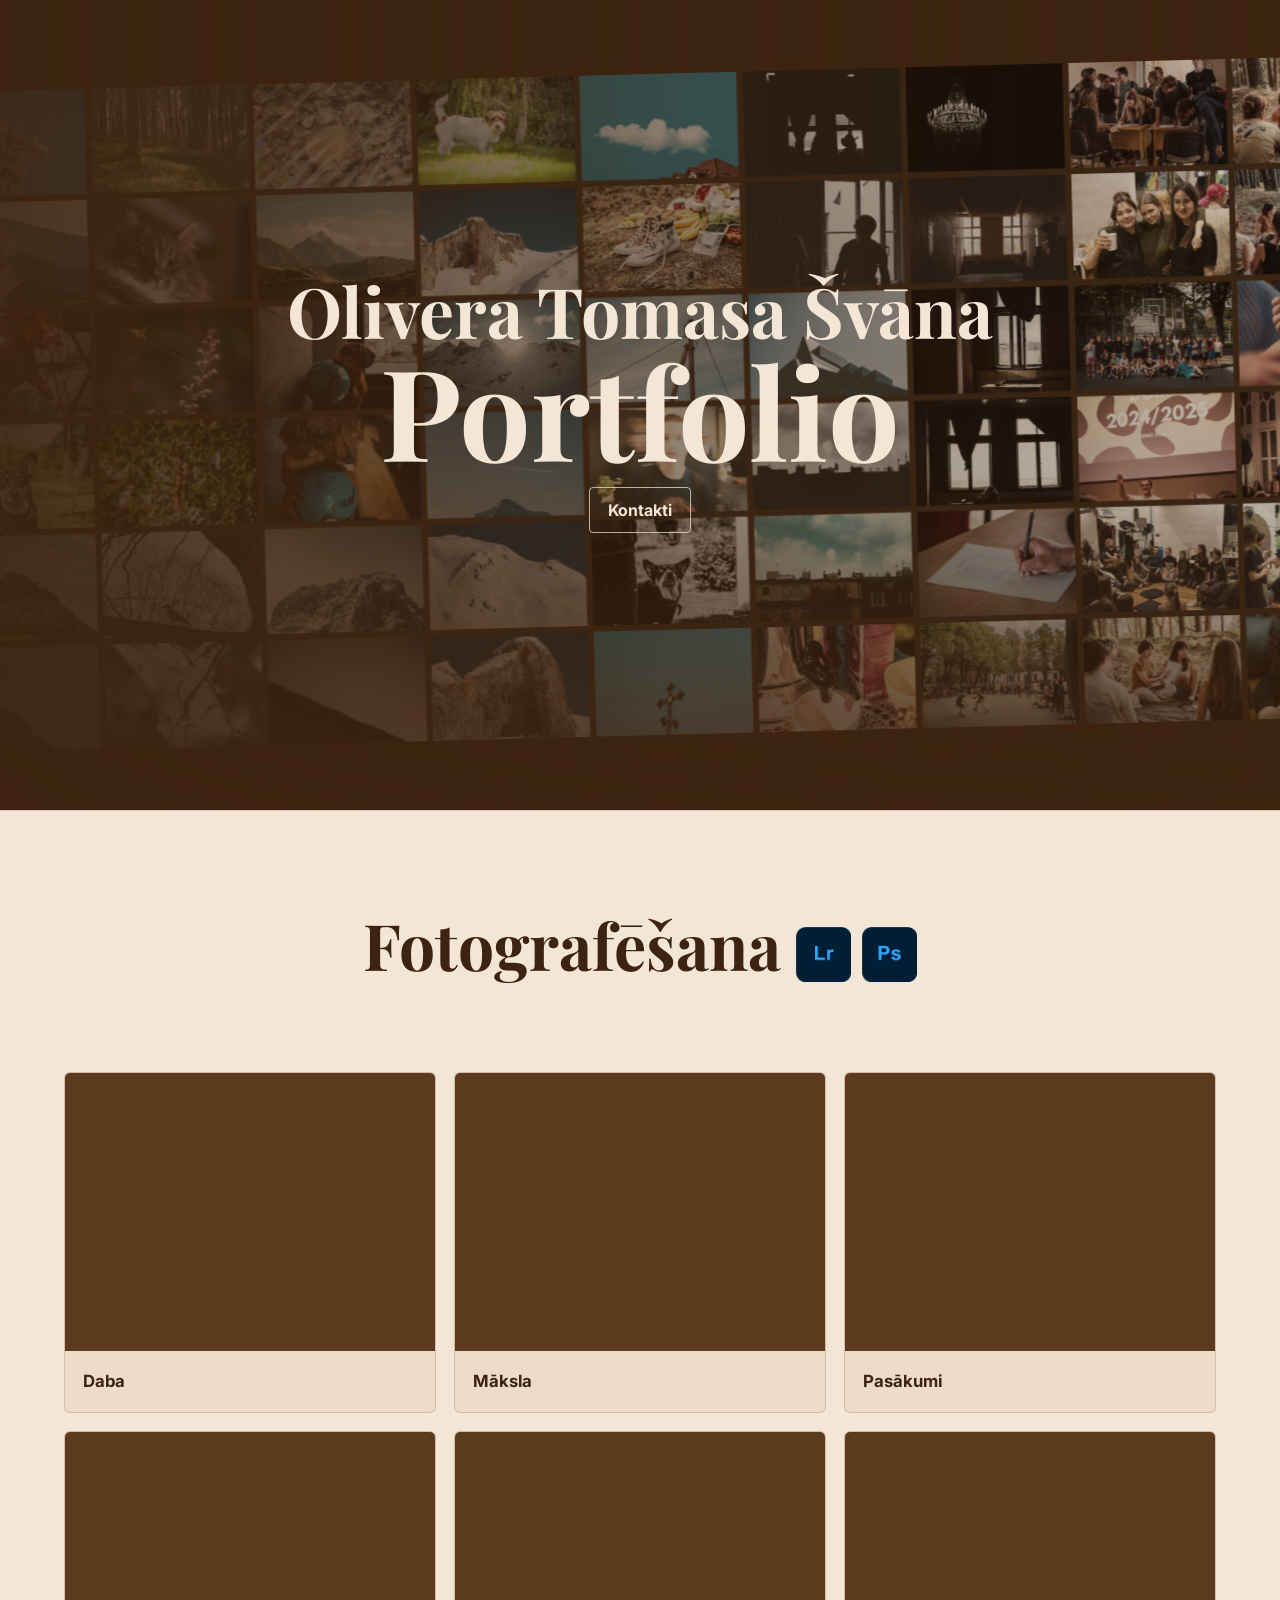
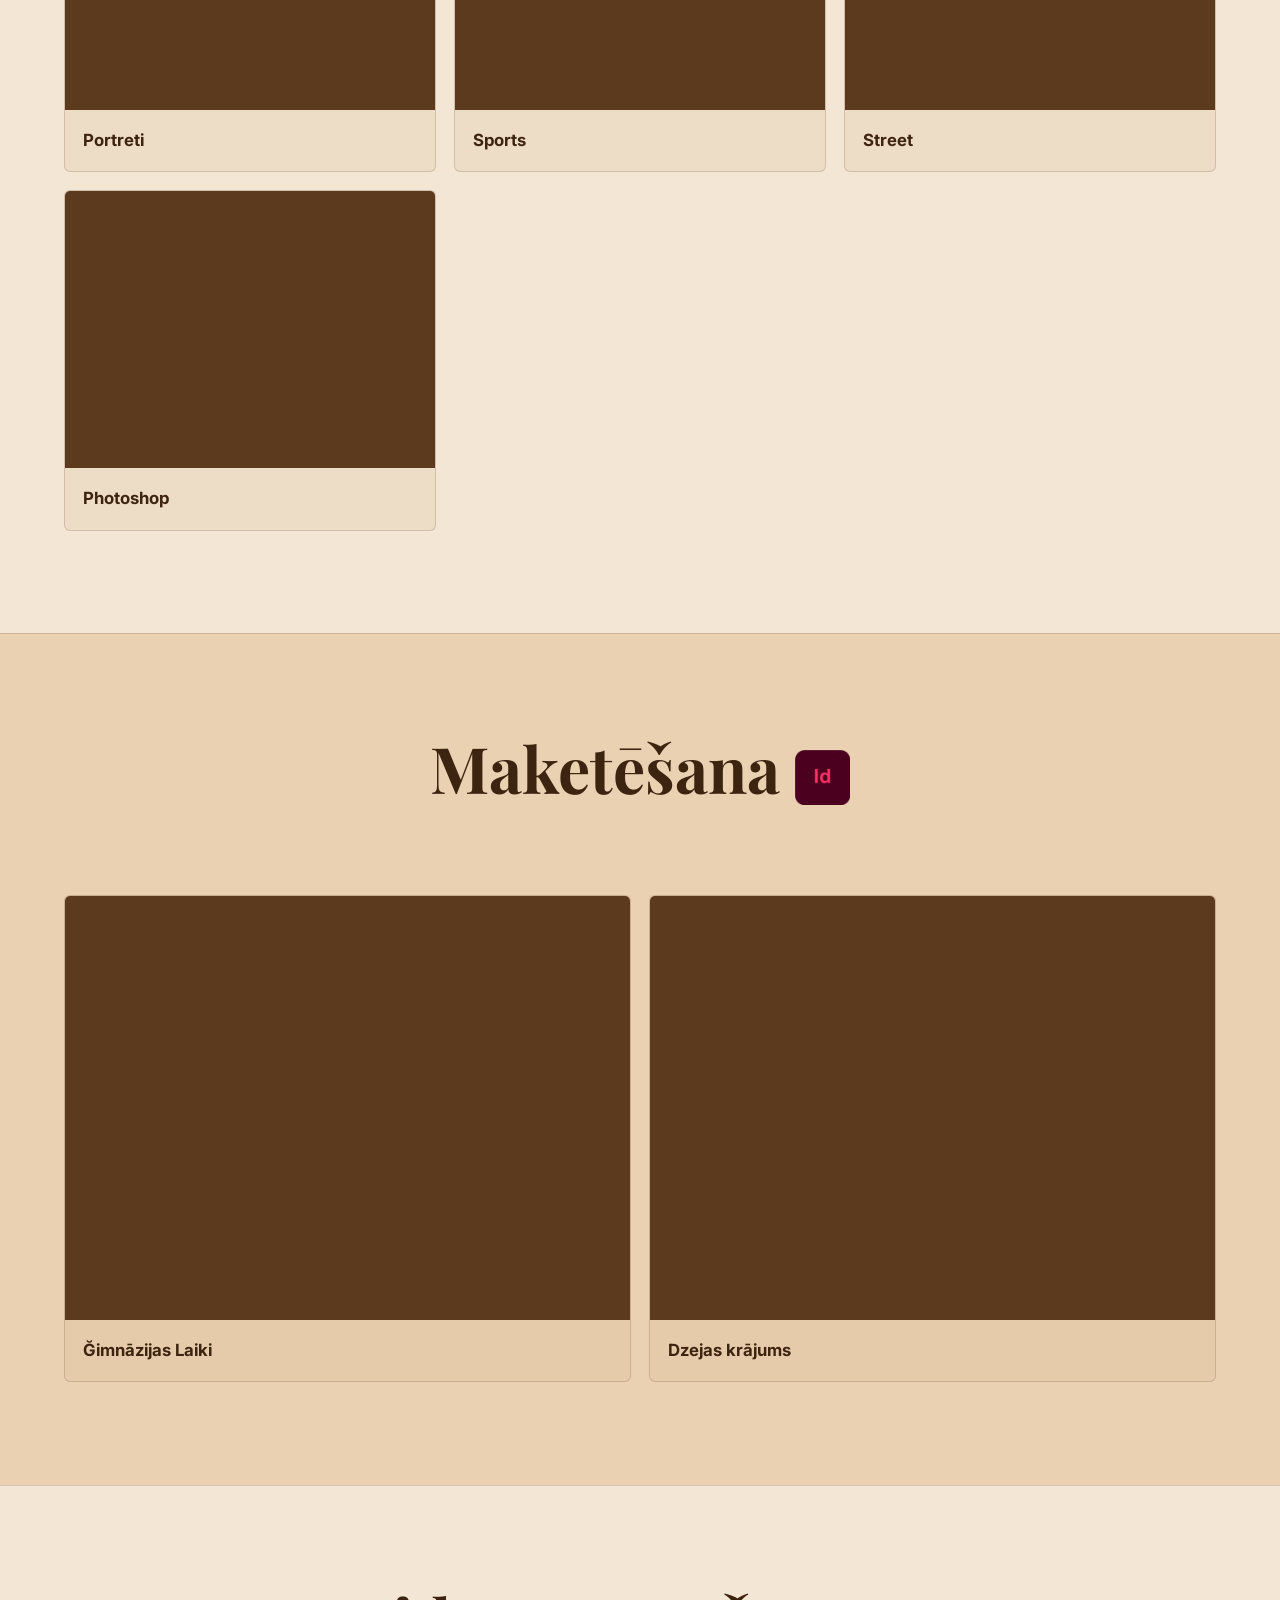
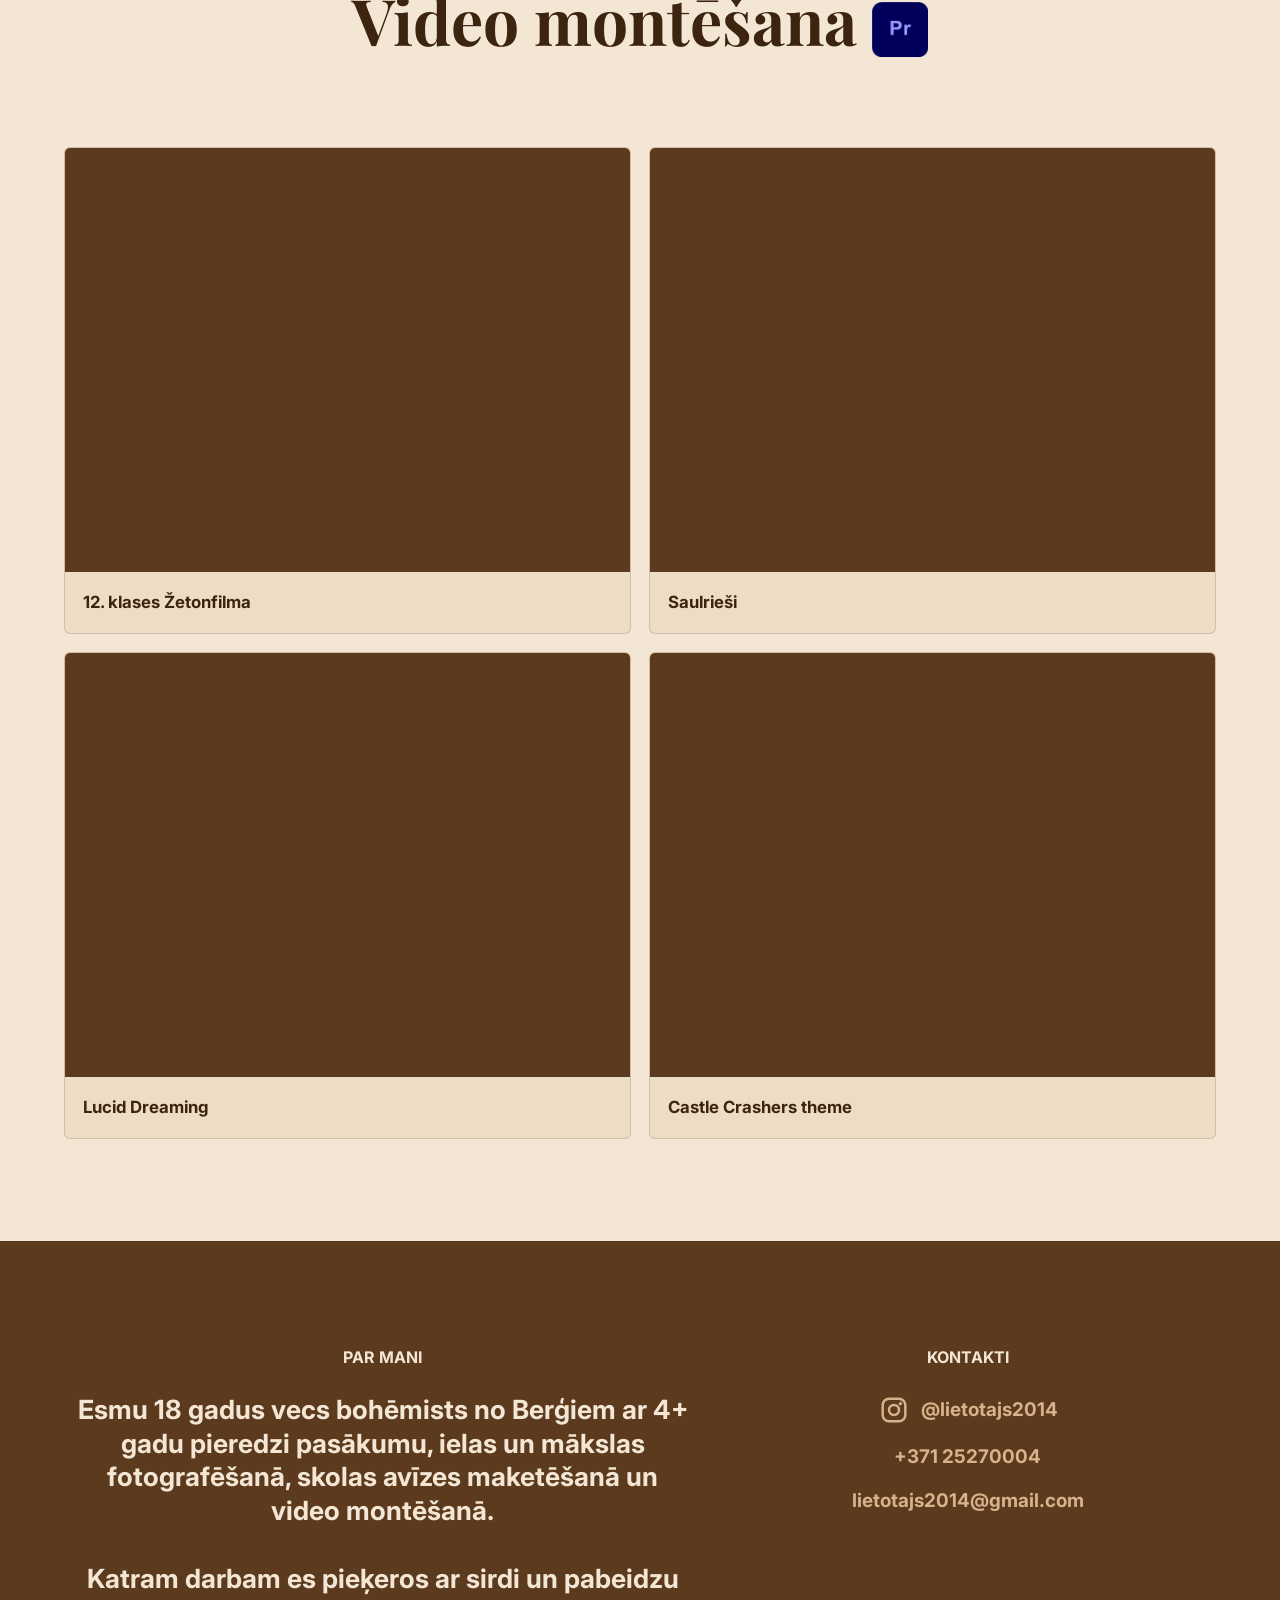
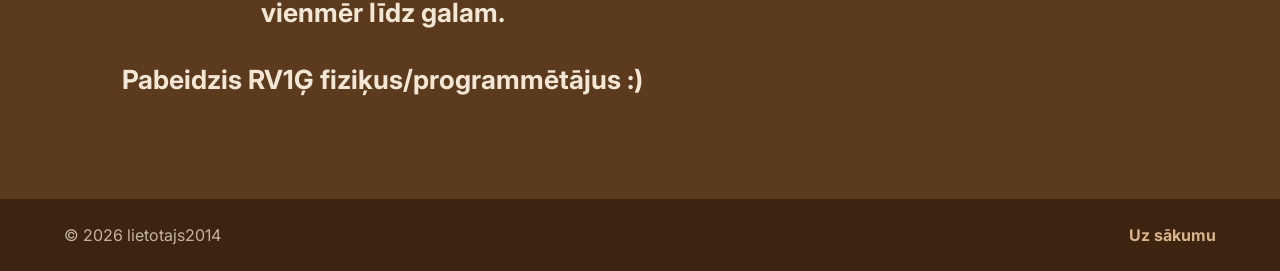
==== commit 8ba5bf8f: "Retry Pages deploy with fresh cache version" ====
--- a/index.html
+++ b/index.html
@@ -166,7 +166,7 @@
     <a href="#top">Uz sākumu</a>
   </footer>
 
-  <script src="portfolio-data.js?v=19"></script>
-  <script src="script.js?v=19"></script>
+  <script src="portfolio-data.js?v=20"></script>
+  <script src="script.js?v=20"></script>
 </body>
 </html>
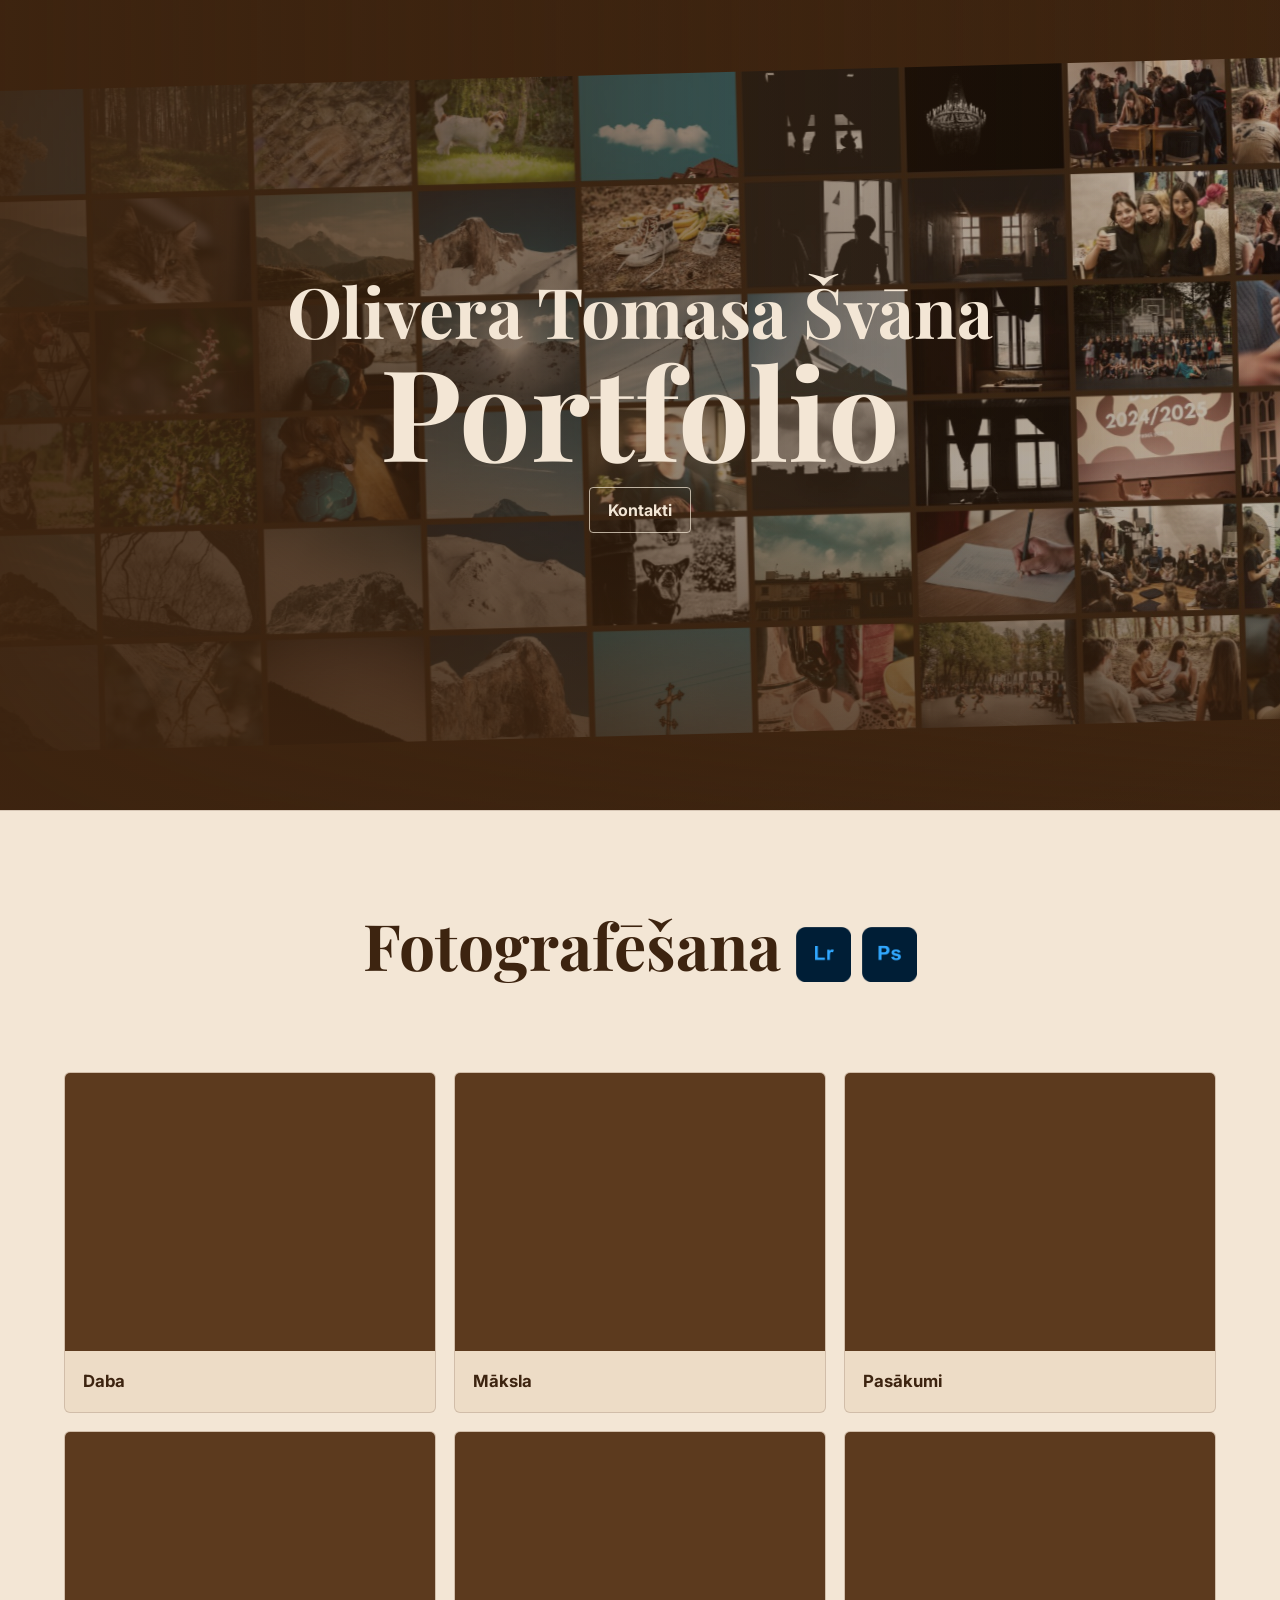
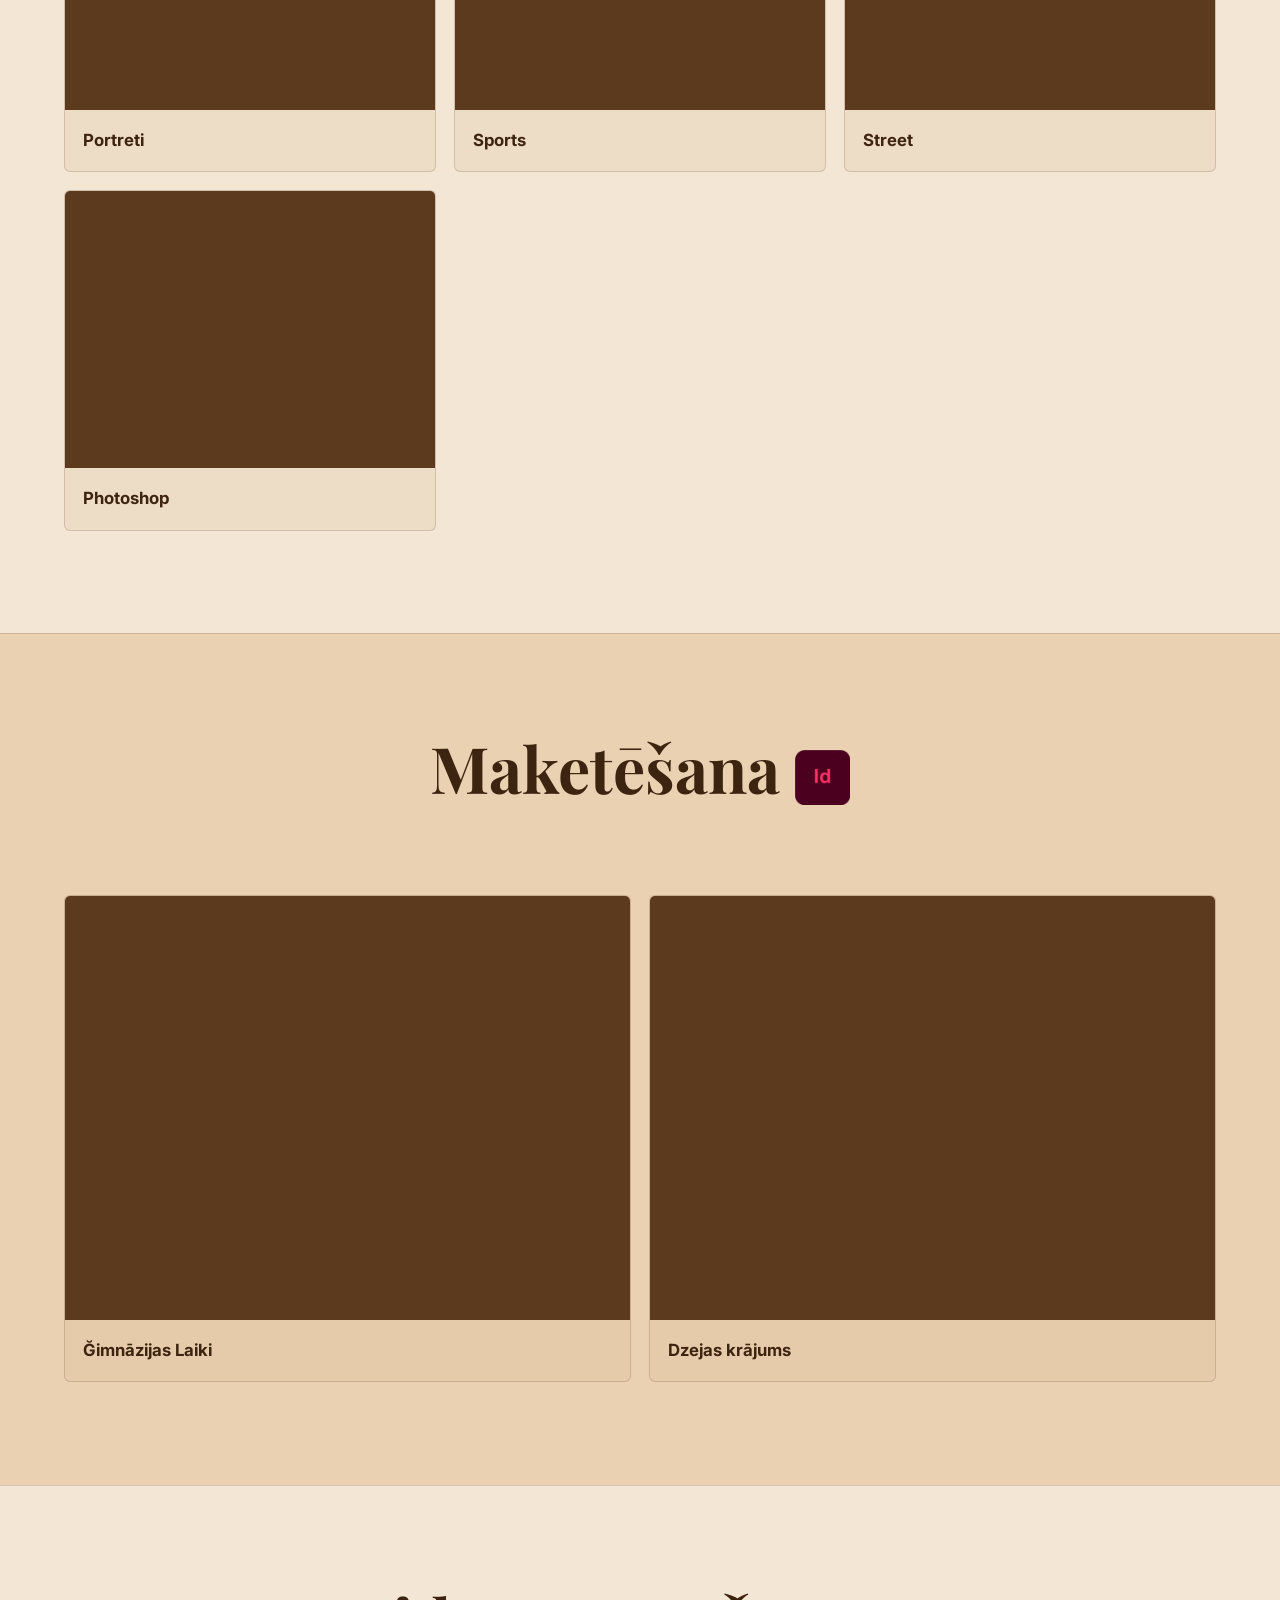
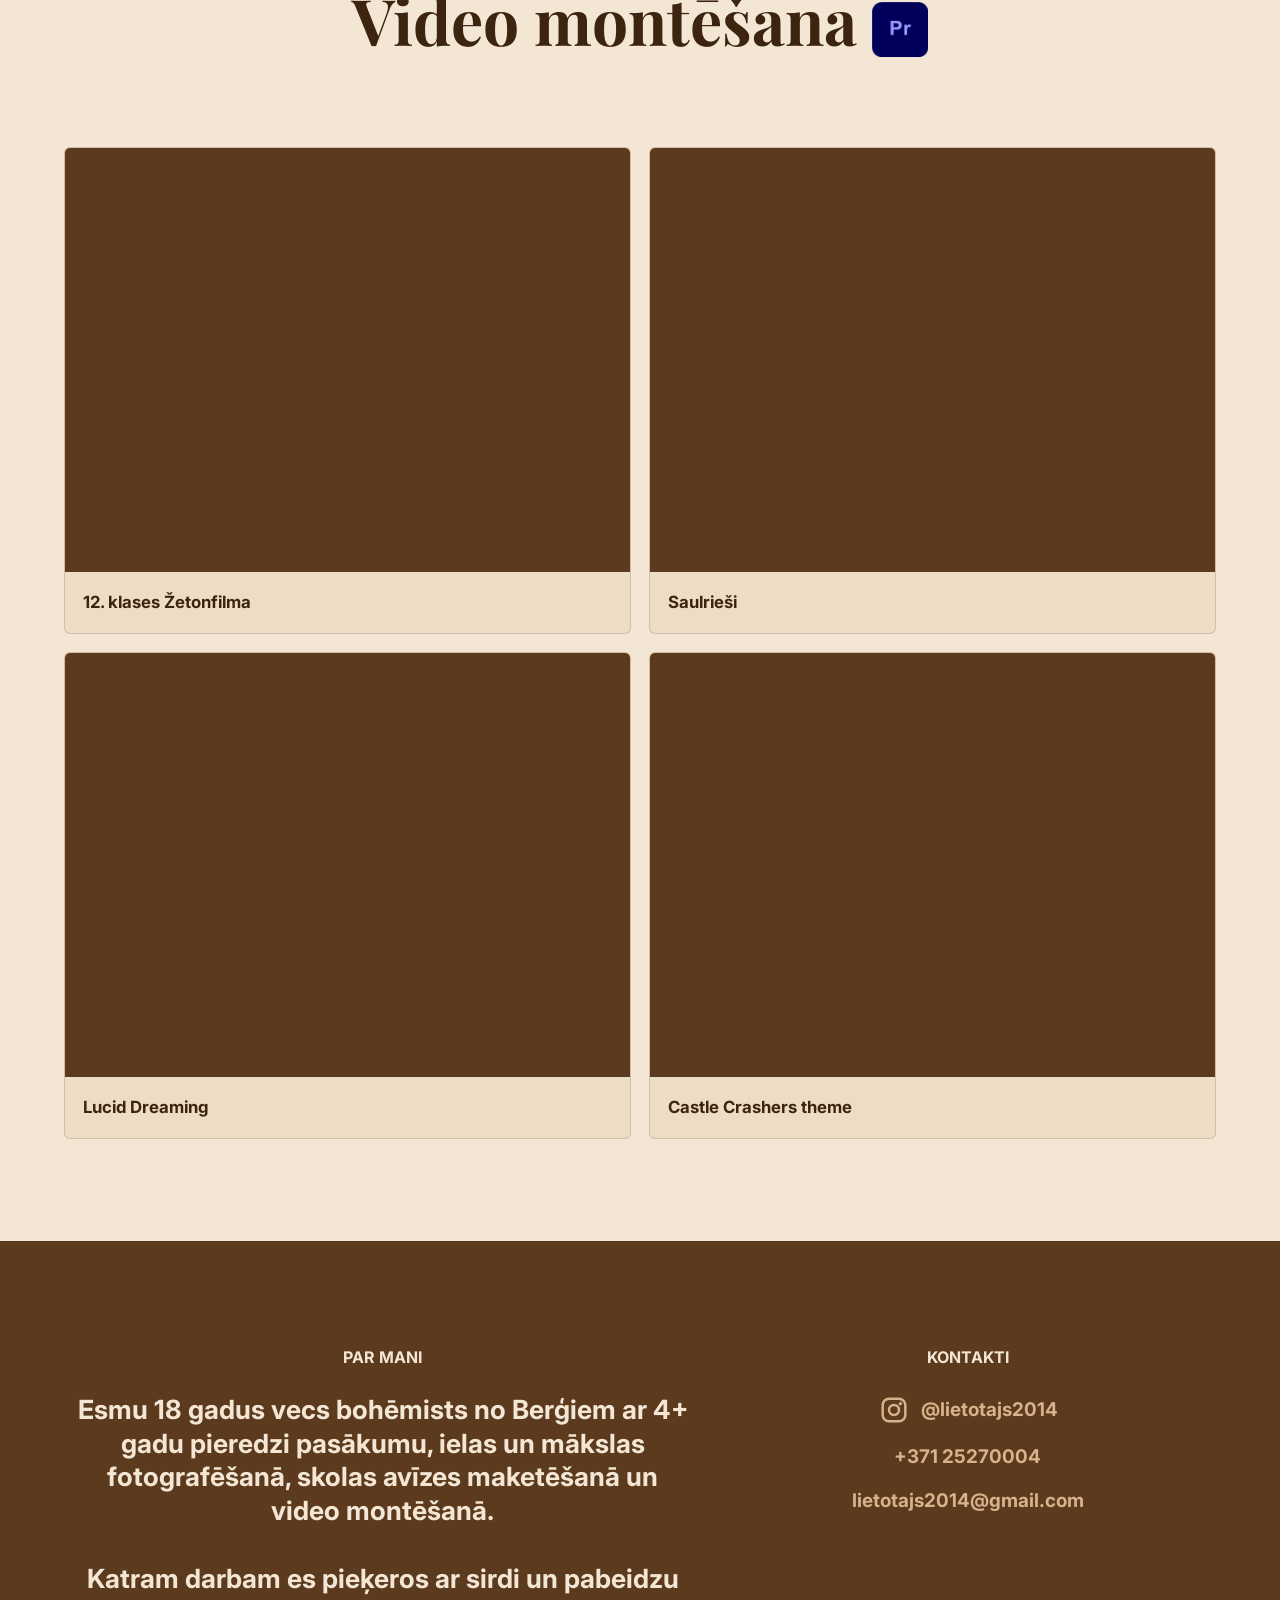
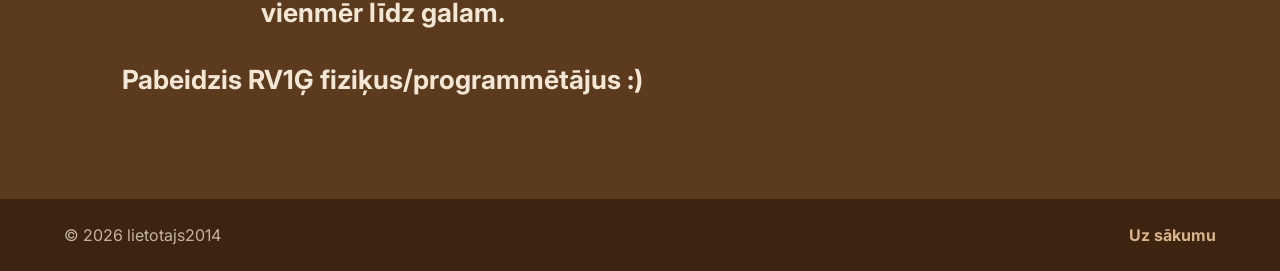
==== commit 48ec9515: "Add public GitHub-only portfolio counter" ====
--- a/index.html
+++ b/index.html
@@ -166,7 +166,7 @@
     <a href="#top">Uz sākumu</a>
   </footer>
 
-  <script src="portfolio-data.js?v=20"></script>
-  <script src="script.js?v=20"></script>
+  <script src="portfolio-data.js?v=21"></script>
+  <script src="script.js?v=21"></script>
 </body>
 </html>
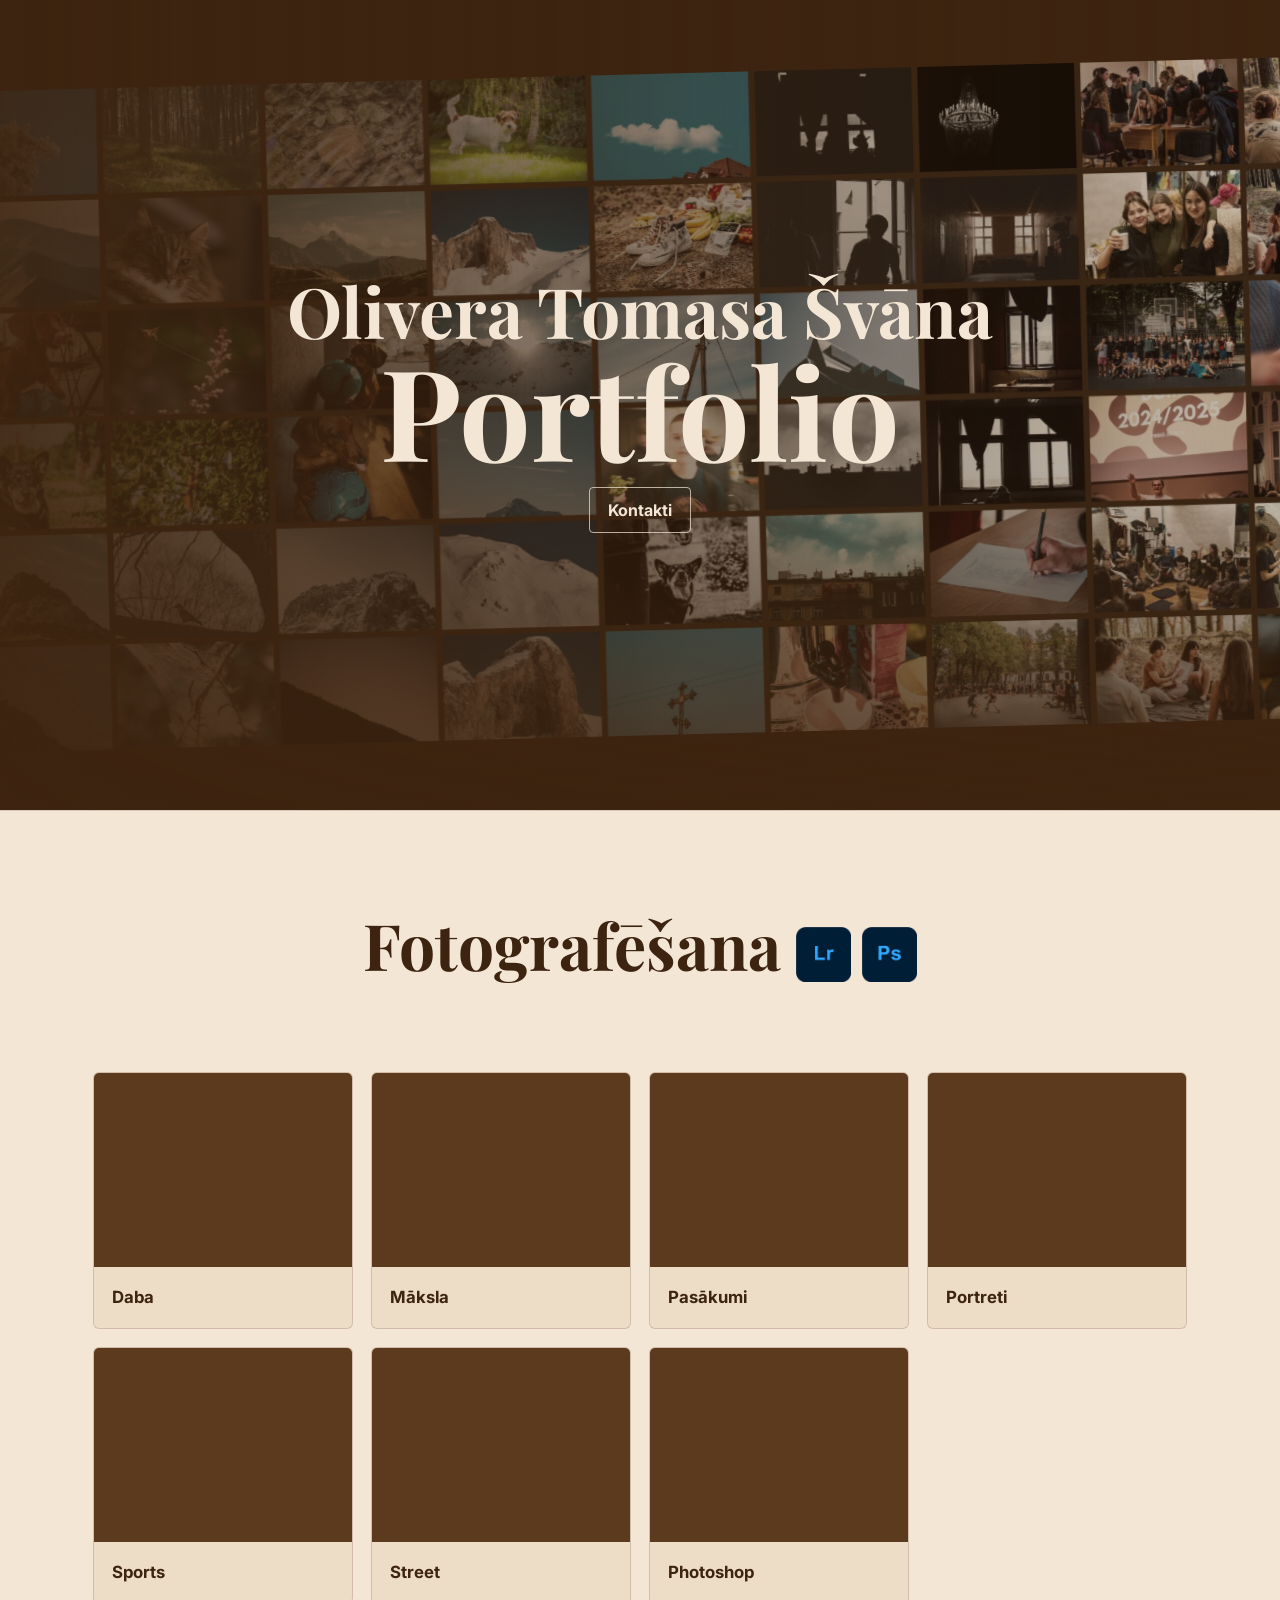
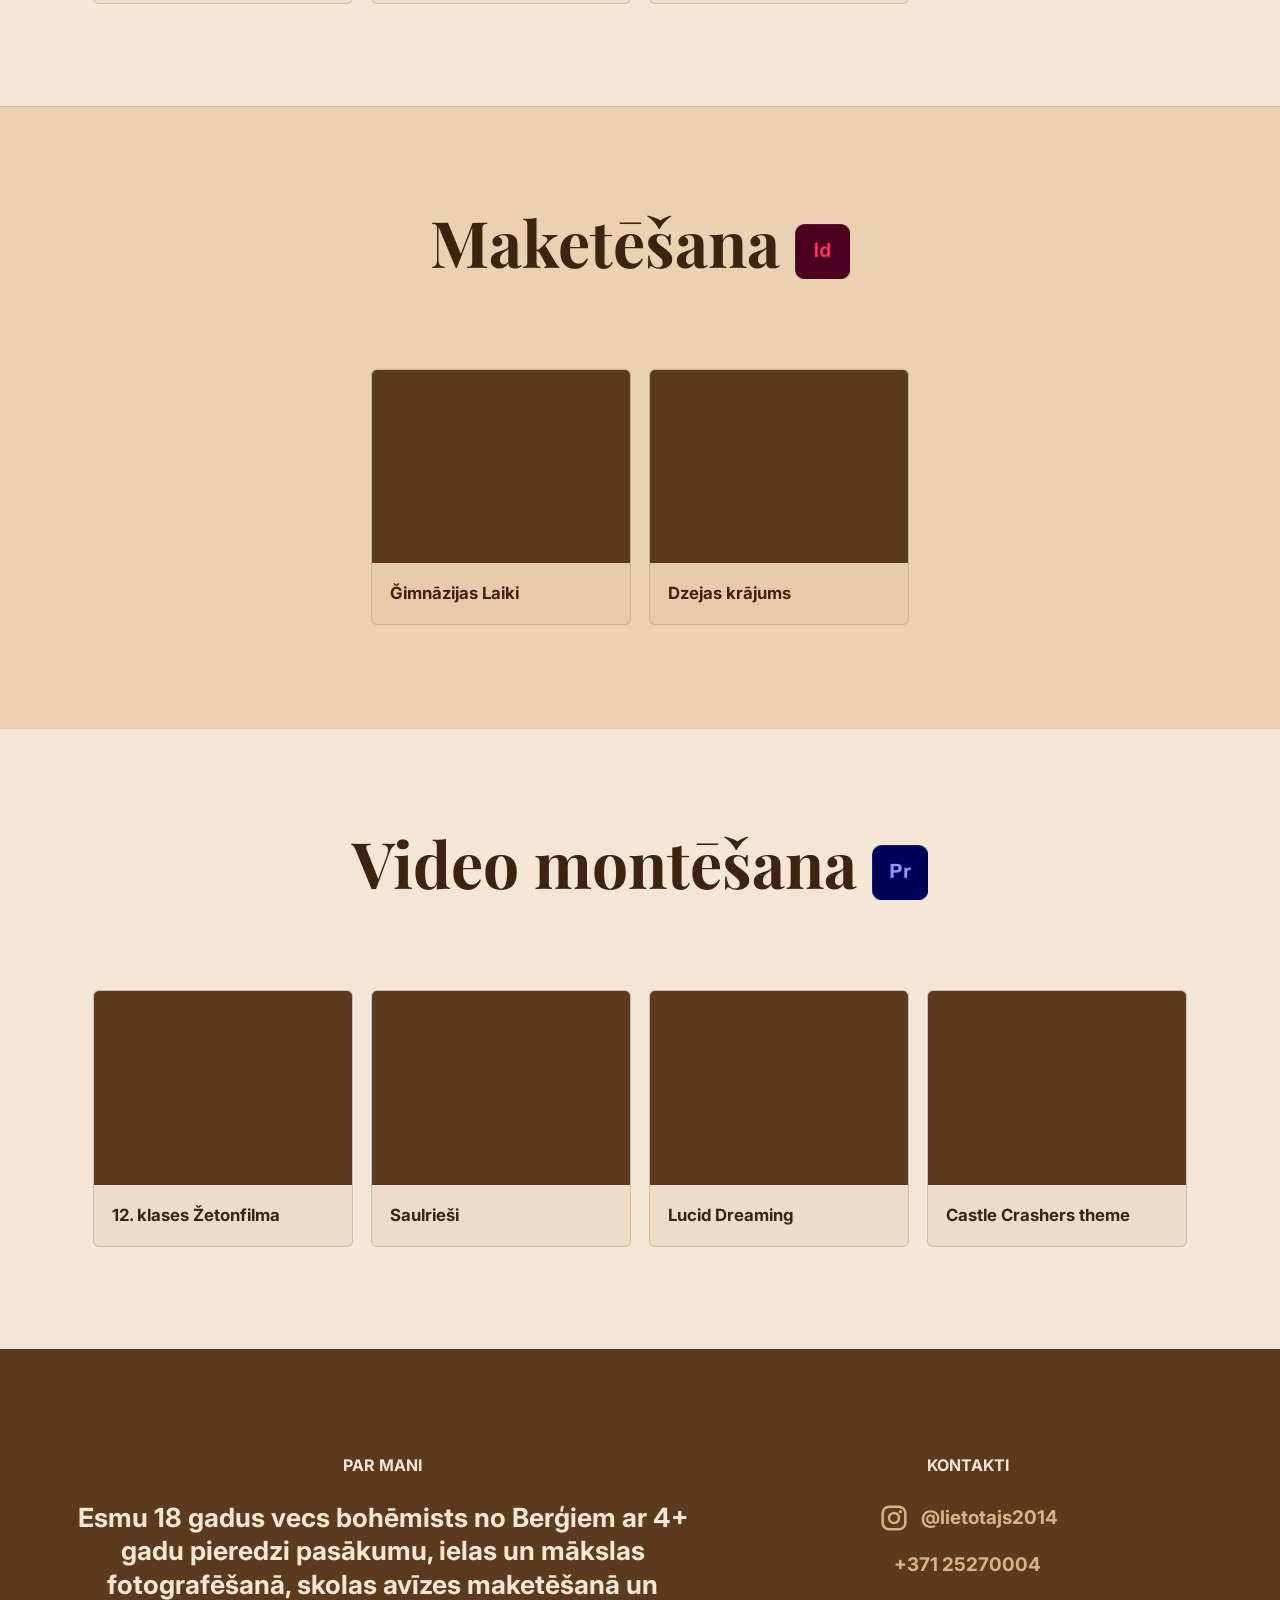
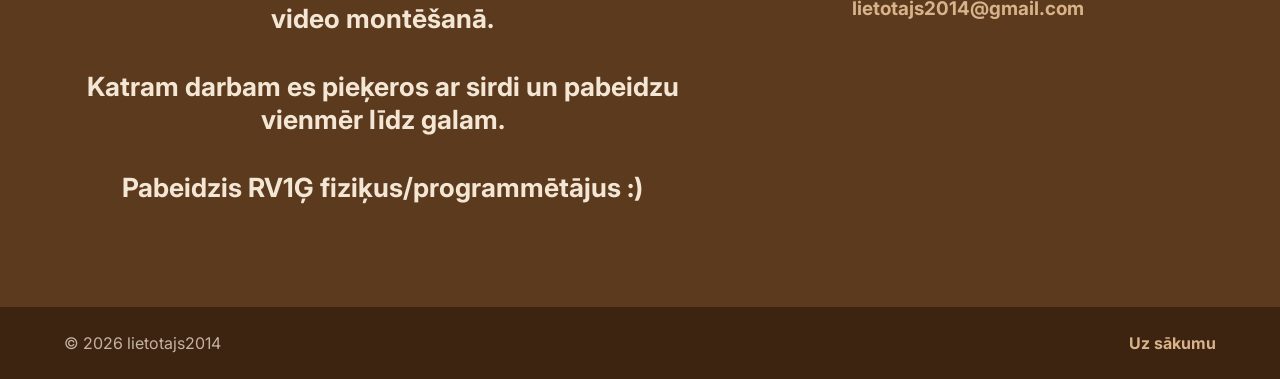
==== commit 80bcae05: "Save current responsive portfolio state" ====
--- a/index.html
+++ b/index.html
@@ -6,8 +6,9 @@
   <title>Olivera Tomasa Švāna Portfolio</title>
   <link rel="preconnect" href="https://fonts.googleapis.com">
   <link rel="preconnect" href="https://fonts.gstatic.com" crossorigin>
+  <link rel="icon" href="data:,">
   <link href="https://fonts.googleapis.com/css2?family=Inter:wght@400;500;600;700&family=Playfair+Display:wght@600;700&display=swap" rel="stylesheet">
-  <link rel="stylesheet" href="styles.css">
+  <link rel="stylesheet" href="styles.css?v=22">
 </head>
 <body>
   <main id="top">
@@ -167,6 +168,6 @@
   </footer>
 
   <script src="portfolio-data.js?v=21"></script>
-  <script src="script.js?v=21"></script>
+  <script src="script.js?v=22"></script>
 </body>
 </html>
--- a/styles.css
+++ b/styles.css
@@ -254,12 +254,14 @@
   vertical-align: middle;
 }
 
-.gallery-grid {
-  grid-template-columns: repeat(4, minmax(0, 1fr));
-}
-
-.photo-showcase {
-  grid-template-columns: repeat(3, minmax(0, 1fr));
+.gallery-grid,
+.project-list,
+.photo-showcase,
+.layout-showcase,
+.video-showcase {
+  max-width: 1094px;
+  margin-inline: auto;
+  grid-template-columns: repeat(auto-fit, minmax(260px, 1fr));
 }
 
 .work-card {
@@ -377,10 +379,6 @@
   align-items: start;
 }
 
-.project-list {
-  grid-template-columns: repeat(3, minmax(0, 1fr));
-}
-
 .photo-showcase .work-card,
 .project-list .work-card,
 .layout-showcase .work-card,
@@ -393,14 +391,6 @@
 
 .indesign {
   background: #ead1b2;
-}
-
-.layout-showcase {
-  grid-template-columns: repeat(2, minmax(0, 1fr));
-}
-
-.video-showcase {
-  grid-template-columns: repeat(2, minmax(0, 1fr));
 }
 
 .video-editing {
@@ -588,22 +578,50 @@
 }
 
 .lightbox {
+  width: 100vw;
+  max-width: none;
+  height: 100vh;
+  max-height: none;
+  margin: 0;
+  padding: 14px;
+  border: 0;
+  color: var(--paper);
+  background: transparent;
+}
+
+.lightbox:not([open]) {
+  display: none;
+}
+
+.lightbox[open] {
+  display: grid;
+  place-items: center;
+}
+
+.lightbox::backdrop {
+  background: rgba(37, 22, 11, 0.82);
+}
+
+.lightbox-frame {
+  position: relative;
   width: min(1080px, calc(100vw - 28px));
   max-height: calc(100vh - 28px);
-  padding: 18px;
+  padding: 50px 18px 18px;
   border: 1px solid rgba(216, 178, 138, 0.28);
   border-radius: 6px;
-  color: var(--paper);
   background: var(--espresso);
-}
-
-.lightbox::backdrop {
-  background: rgba(37, 22, 11, 0.82);
+  box-shadow: 0 22px 70px rgba(37, 22, 11, 0.42);
+}
+
+.lightbox-media {
+  position: relative;
+  display: grid;
+  place-items: center;
 }
 
 .lightbox img {
   width: 100%;
-  max-height: 76vh;
+  max-height: calc(100vh - 142px);
   object-fit: contain;
   background: var(--coffee);
 }
@@ -614,18 +632,58 @@
   font-weight: 700;
 }
 
-.lightbox-close {
-  display: block;
-  min-height: 36px;
-  margin: 0 0 12px auto;
-  padding: 0 14px;
-  border: 1px solid rgba(216, 178, 138, 0.38);
+.lightbox-close,
+.lightbox-nav {
+  display: inline-grid;
+  place-items: center;
+  border: 1px solid rgba(216, 178, 138, 0.46);
   border-radius: 999px;
   color: var(--sand);
-  background: transparent;
+  background: rgba(61, 36, 16, 0.72);
   cursor: pointer;
   font: inherit;
   font-weight: 800;
+}
+
+.lightbox-close {
+  position: absolute;
+  top: 10px;
+  right: 10px;
+  z-index: 2;
+  width: 38px;
+  height: 38px;
+  padding: 0;
+  font-size: 1.45rem;
+  line-height: 1;
+}
+
+.lightbox-nav {
+  position: absolute;
+  top: 50%;
+  z-index: 2;
+  width: 46px;
+  height: 46px;
+  transform: translateY(-50%);
+  font-size: 1.7rem;
+  line-height: 1;
+}
+
+.lightbox-nav:hover,
+.lightbox-close:hover {
+  color: var(--paper);
+  border-color: rgba(243, 230, 213, 0.72);
+}
+
+.lightbox-nav[hidden] {
+  display: none;
+}
+
+.lightbox-nav-prev {
+  left: 12px;
+}
+
+.lightbox-nav-next {
+  right: 12px;
 }
 
 @media (max-width: 980px) {
@@ -646,6 +704,46 @@
   .split-section,
   .about {
     grid-template-columns: 1fr;
+  }
+
+  .gallery-grid,
+  .project-list,
+  .photo-showcase,
+  .video-showcase {
+    grid-template-columns: repeat(2, minmax(0, 1fr));
+  }
+
+}
+
+@media (max-width: 680px) {
+  h1 {
+    font-size: 3.15rem;
+  }
+
+  .hero-name {
+    font-size: 0.54em;
+  }
+
+  .intro {
+    font-size: 1rem;
+  }
+
+  .section-heading h2,
+  .about h2 {
+    font-size: 2.35rem;
+  }
+
+  .about h2 {
+    font-size: 1.12rem;
+  }
+
+  .hero {
+    min-height: auto;
+    padding-top: 28px;
+  }
+
+  .hero-media {
+    min-height: 100%;
   }
 
   .gallery-grid,
@@ -656,57 +754,45 @@
     grid-template-columns: repeat(2, minmax(0, 1fr));
   }
 
-}
-
-@media (max-width: 680px) {
-  h1 {
-    font-size: 3.15rem;
-  }
-
-  .hero-name {
-    font-size: 0.54em;
-  }
-
-  .intro {
-    font-size: 1rem;
-  }
-
-  .section-heading h2,
-  .about h2 {
-    font-size: 2.35rem;
-  }
-
-  .about h2 {
-    font-size: 1.12rem;
-  }
-
-  .hero {
-    min-height: auto;
-    padding-top: 28px;
-  }
-
-  .hero-media {
-    min-height: 100%;
-  }
-
-  .gallery-grid,
-  .project-list,
-  .photo-showcase,
-  .layout-showcase,
-  .video-showcase {
-    grid-template-columns: 1fr;
-  }
-
   .detail-grid {
+    grid-template-columns: repeat(3, minmax(0, 1fr));
     gap: 10px;
   }
 
   .work-image {
-    min-height: 240px;
+    min-height: 150px;
   }
 
   .slideshow {
-    min-height: 240px;
+    min-height: 150px;
+  }
+
+  .lightbox {
+    padding: 10px;
+  }
+
+  .lightbox-frame {
+    width: calc(100vw - 20px);
+    max-height: calc(100vh - 20px);
+    padding: 44px 10px 12px;
+  }
+
+  .lightbox img {
+    max-height: calc(100vh - 118px);
+  }
+
+  .lightbox-nav {
+    width: 38px;
+    height: 38px;
+    font-size: 1.35rem;
+  }
+
+  .lightbox-nav-prev {
+    left: 8px;
+  }
+
+  .lightbox-nav-next {
+    right: 8px;
   }
 
   .site-footer {
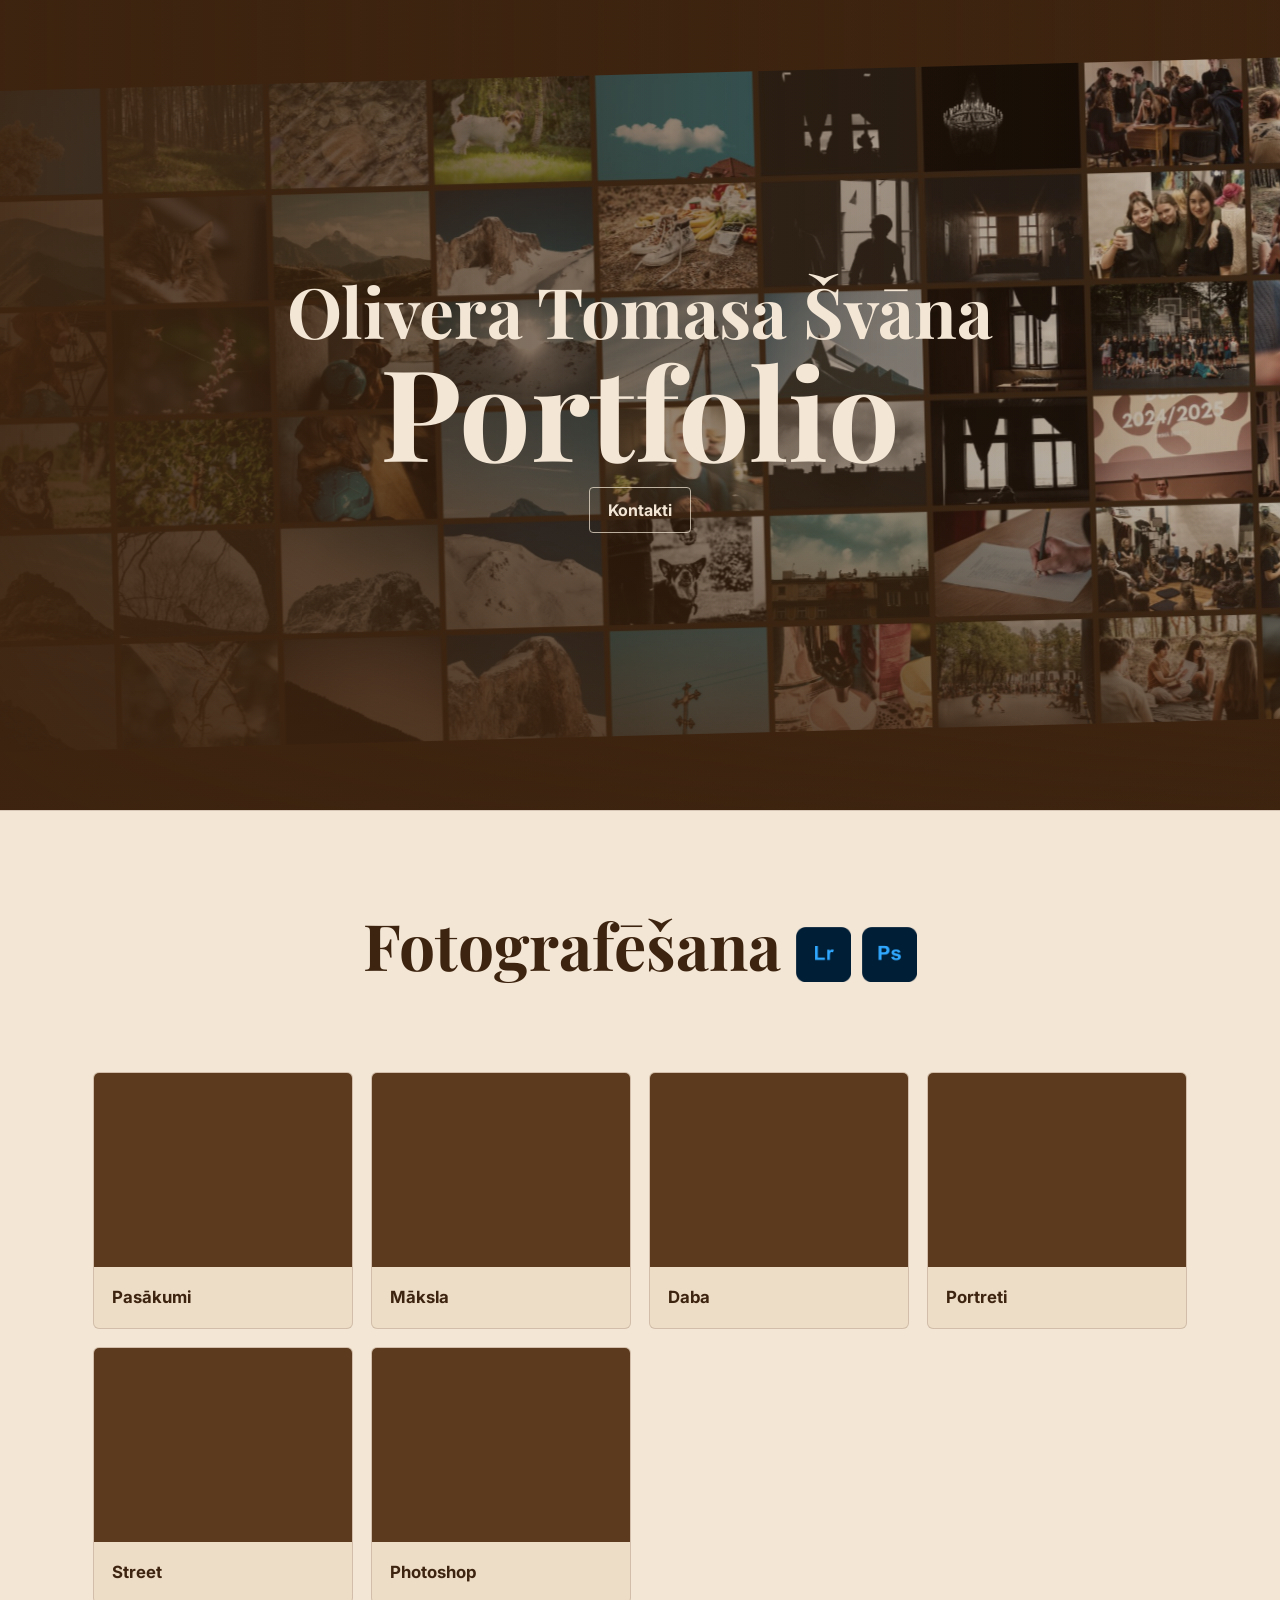
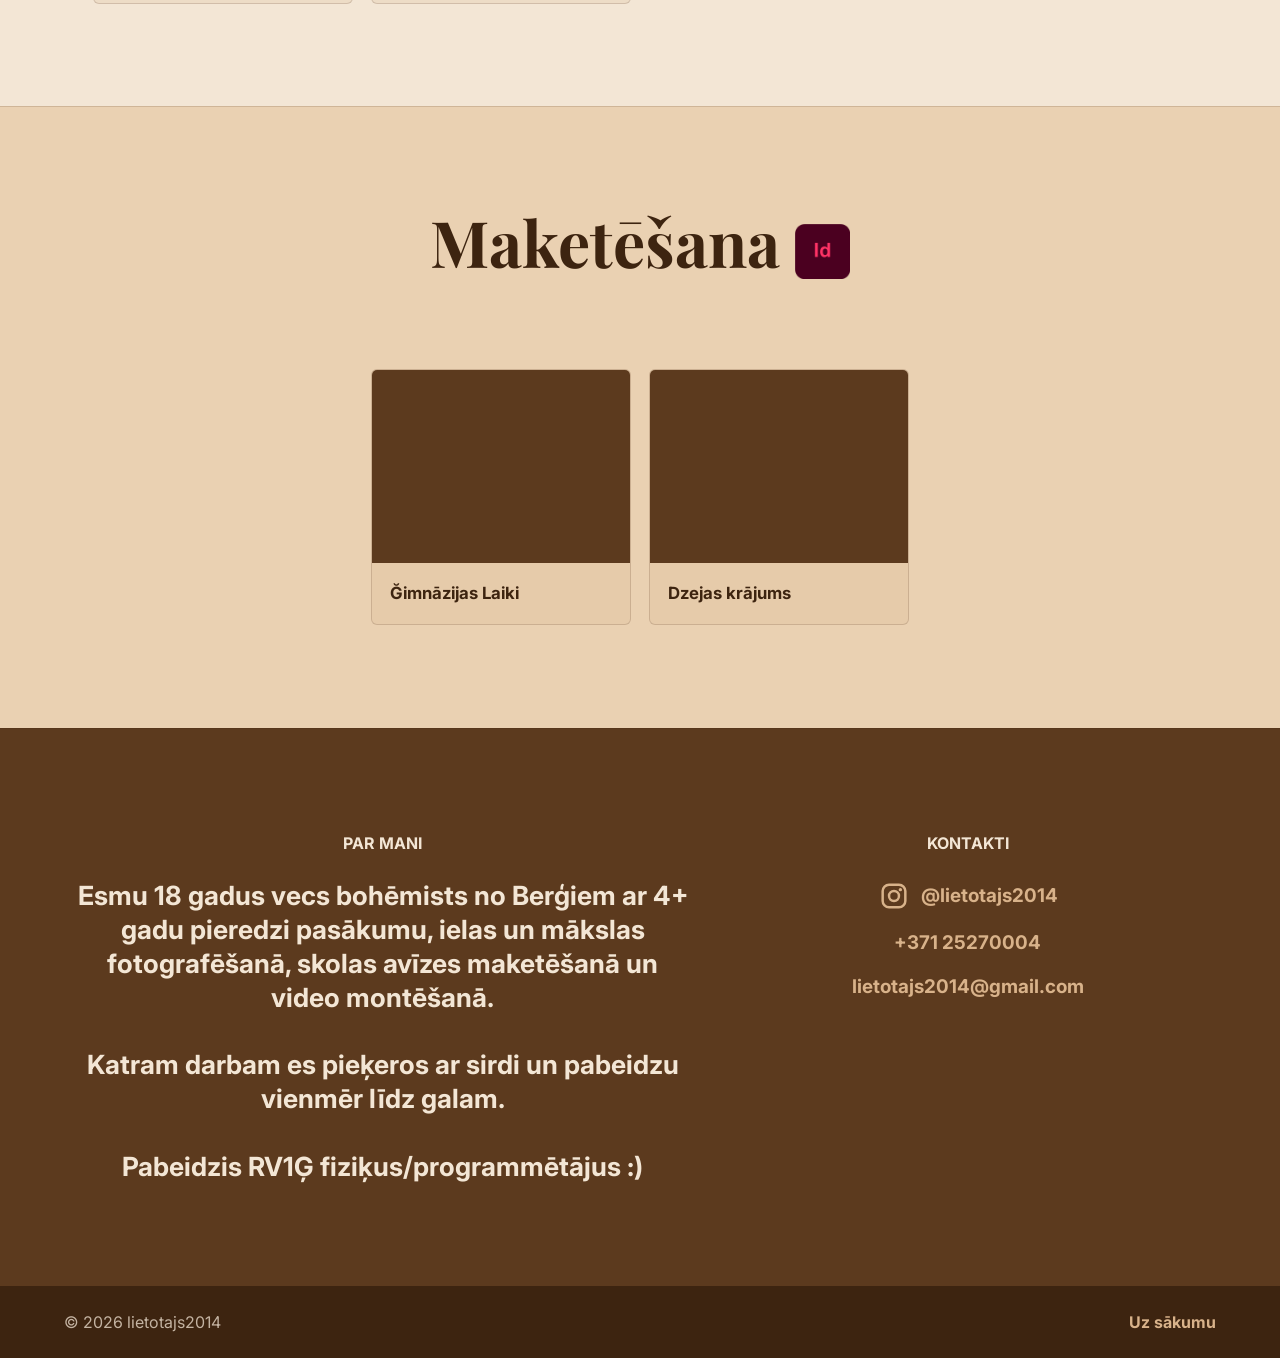
==== commit 32c8ab59: "Refine portfolio presentation" ====
--- a/index.html
+++ b/index.html
@@ -8,7 +8,7 @@
   <link rel="preconnect" href="https://fonts.gstatic.com" crossorigin>
   <link rel="icon" href="data:,">
   <link href="https://fonts.googleapis.com/css2?family=Inter:wght@400;500;600;700&family=Playfair+Display:wght@600;700&display=swap" rel="stylesheet">
-  <link rel="stylesheet" href="styles.css?v=22">
+  <link rel="stylesheet" href="styles.css?v=31">
 </head>
 <body>
   <main id="top">
@@ -40,12 +40,12 @@
       </div>
 
       <div class="photo-showcase card-list">
-        <a class="work-card" href="work.html?project=nature" data-category="nature">
+        <a class="work-card" href="work.html?project=events" data-category="events">
           <div class="work-image slideshow">
             <div class="slideshow-track"></div>
           </div>
           <div class="work-info">
-            <h3>Daba</h3>
+            <h3>Pasākumi</h3>
           </div>
         </a>
         <a class="work-card" href="work.html?project=art" data-category="art">
@@ -56,12 +56,12 @@
             <h3>Māksla</h3>
           </div>
         </a>
-        <a class="work-card" href="work.html?project=events" data-category="events">
+        <a class="work-card" href="work.html?project=nature" data-category="nature">
           <div class="work-image slideshow">
             <div class="slideshow-track"></div>
           </div>
           <div class="work-info">
-            <h3>Pasākumi</h3>
+            <h3>Daba</h3>
           </div>
         </a>
         <a class="work-card" href="work.html?project=portraits" data-category="portraits">
@@ -70,14 +70,6 @@
           </div>
           <div class="work-info">
             <h3>Portreti</h3>
-          </div>
-        </a>
-        <a class="work-card" href="work.html?project=sports" data-category="sports">
-          <div class="work-image slideshow">
-            <div class="slideshow-track"></div>
-          </div>
-          <div class="work-info">
-            <h3>Sports</h3>
           </div>
         </a>
         <a class="work-card" href="work.html?project=street" data-category="street">
@@ -128,18 +120,6 @@
       </div>
     </section>
 
-    <section class="section split-section video-editing" id="video-editing" aria-labelledby="video-title">
-      <div class="section-heading">
-        <h2 id="video-title">
-          Video montēšana
-          <span class="app-icons" aria-label="Premiere Pro">
-            <img src="assets/premiere.png" alt="Premiere Pro">
-          </span>
-        </h2>
-      </div>
-      <div class="video-showcase card-list" data-video-showcase></div>
-    </section>
-
     <section class="about section" id="about" aria-labelledby="about-title">
       <div class="about-main">
         <p class="eyebrow">Par mani</p>
@@ -167,7 +147,7 @@
     <a href="#top">Uz sākumu</a>
   </footer>
 
-  <script src="portfolio-data.js?v=21"></script>
-  <script src="script.js?v=22"></script>
+  <script src="portfolio-data.js?v=23"></script>
+  <script src="script.js?v=28"></script>
 </body>
 </html>
--- a/styles.css
+++ b/styles.css
@@ -326,12 +326,6 @@
   }
 }
 
-.work-image.sports {
-  background-image:
-    linear-gradient(135deg, rgba(61, 36, 16, 0.38), rgba(176, 122, 69, 0.08)),
-    url("assets/portfolio-hero.png");
-}
-
 .work-image.events {
   background-image:
     linear-gradient(180deg, rgba(92, 58, 30, 0.1), rgba(61, 36, 16, 0.48)),
@@ -393,10 +387,6 @@
   background: #ead1b2;
 }
 
-.video-editing {
-  background: var(--paper);
-}
-
 .about {
   grid-template-columns: minmax(260px, 0.9fr) minmax(280px, 0.7fr);
   align-items: start;
@@ -495,6 +485,18 @@
   color: var(--espresso);
 }
 
+.portfolio-back-link {
+  display: inline-flex;
+  align-items: center;
+  color: inherit;
+  text-decoration: none;
+  cursor: pointer;
+}
+
+.portfolio-back-link:hover {
+  color: var(--ochre);
+}
+
 .app-icon-title {
   width: clamp(72px, 10vw, 112px);
   height: clamp(72px, 10vw, 112px);
@@ -510,7 +512,7 @@
   grid-auto-flow: dense;
   grid-auto-rows: 8px;
   align-items: start;
-  gap: 14px;
+  gap: 7px;
 }
 
 .detail-item {
@@ -606,7 +608,7 @@
   position: relative;
   width: min(1080px, calc(100vw - 28px));
   max-height: calc(100vh - 28px);
-  padding: 50px 18px 18px;
+  padding: 18px;
   border: 1px solid rgba(216, 178, 138, 0.28);
   border-radius: 6px;
   background: var(--espresso);
@@ -632,7 +634,10 @@
   font-weight: 700;
 }
 
-.lightbox-close,
+.lightbox p:empty {
+  display: none;
+}
+
 .lightbox-nav {
   display: inline-grid;
   place-items: center;
@@ -645,18 +650,6 @@
   font-weight: 800;
 }
 
-.lightbox-close {
-  position: absolute;
-  top: 10px;
-  right: 10px;
-  z-index: 2;
-  width: 38px;
-  height: 38px;
-  padding: 0;
-  font-size: 1.45rem;
-  line-height: 1;
-}
-
 .lightbox-nav {
   position: absolute;
   top: 50%;
@@ -668,8 +661,7 @@
   line-height: 1;
 }
 
-.lightbox-nav:hover,
-.lightbox-close:hover {
+.lightbox-nav:hover {
   color: var(--paper);
   border-color: rgba(243, 230, 213, 0.72);
 }
@@ -756,7 +748,7 @@
 
   .detail-grid {
     grid-template-columns: repeat(3, minmax(0, 1fr));
-    gap: 10px;
+    gap: 6px;
   }
 
   .work-image {
@@ -774,11 +766,11 @@
   .lightbox-frame {
     width: calc(100vw - 20px);
     max-height: calc(100vh - 20px);
-    padding: 44px 10px 12px;
+    padding: 10px;
   }
 
   .lightbox img {
-    max-height: calc(100vh - 118px);
+    max-height: calc(100vh - 84px);
   }
 
   .lightbox-nav {
